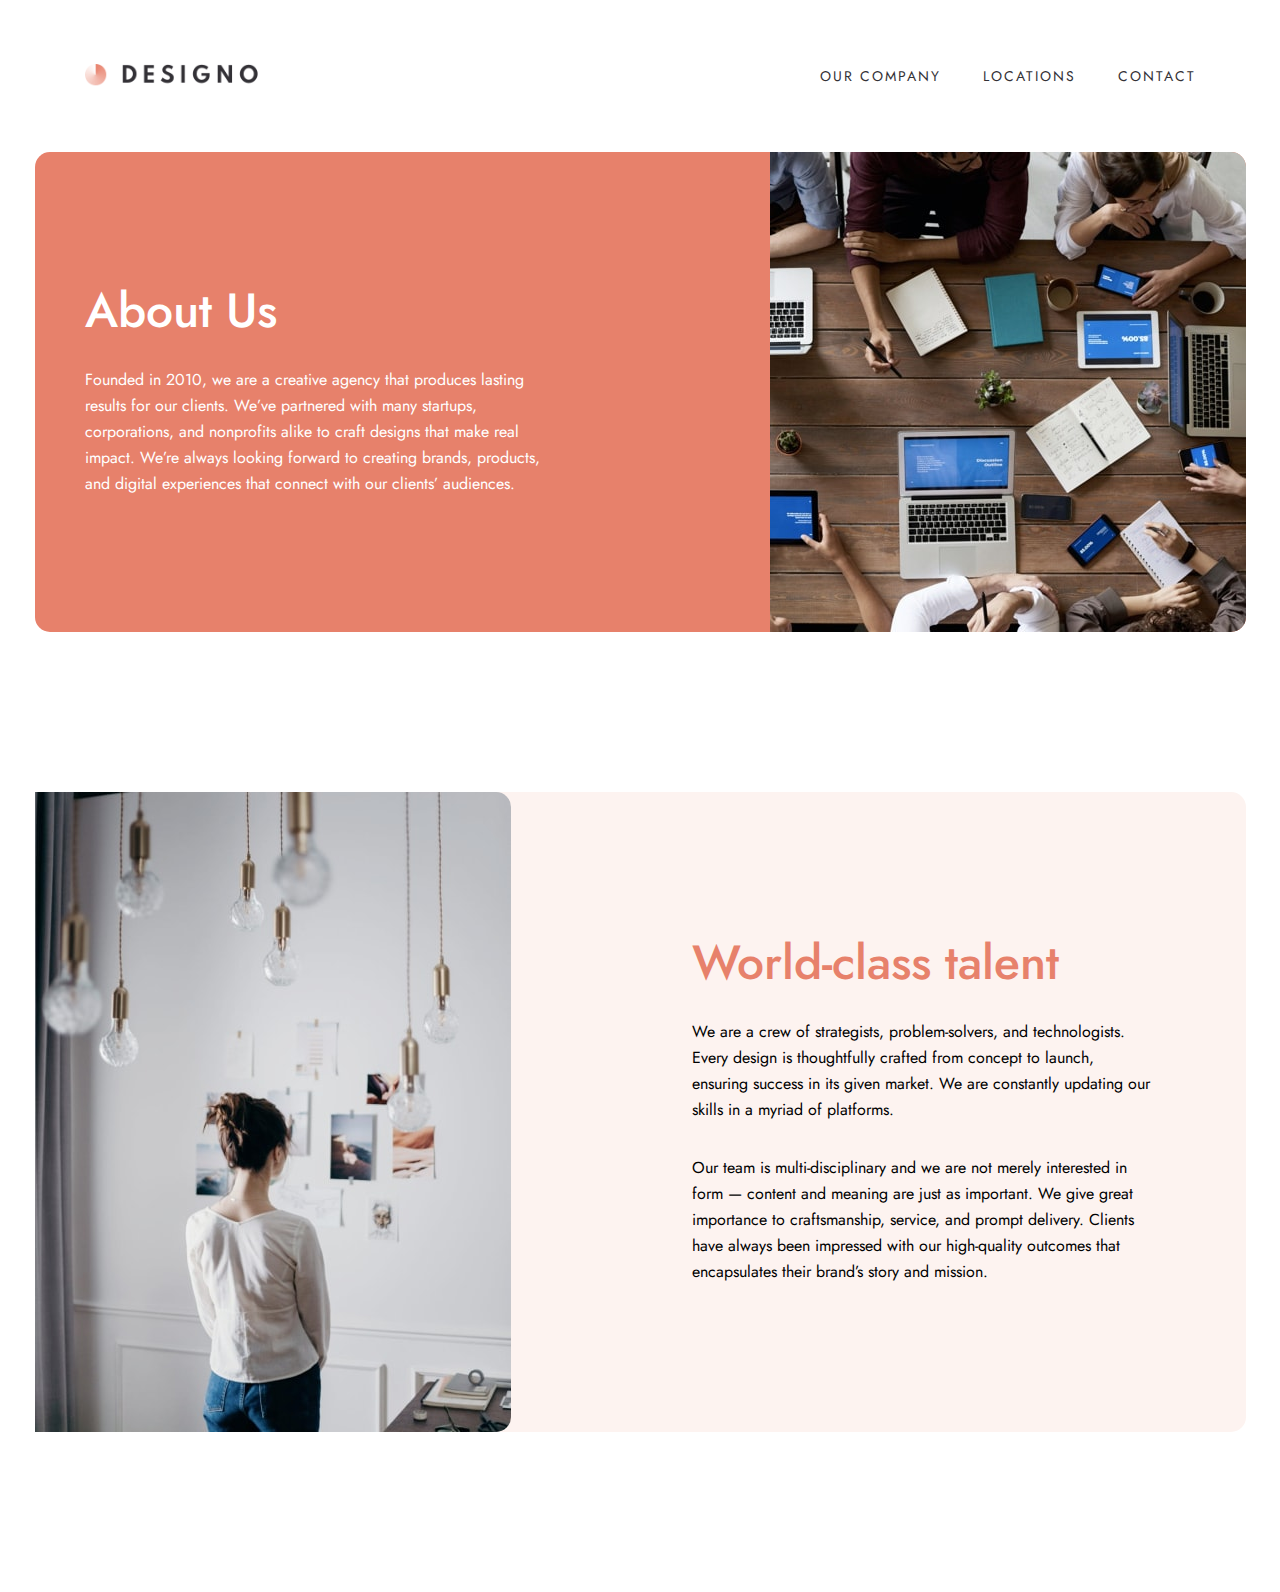
==== about.html @ 2941e5c6 "add footer and about page; include new SVG icon and update button styles" ====
<!DOCTYPE html>
<html lang="en">
  <head>
    <meta charset="UTF-8" />
    <meta name="viewport" content="width=device-width, initial-scale=1.0" />
    <link rel="stylesheet" href="./css/style.min.css" />
    <title>Designo | GRAPHIC Design</title>
    <link rel="icon" type="image/x-icon" href="./images/favicon-32x32.png" />
  </head>
  <body>
    <!-- Header start -->
    <header class="header container">
      <nav class="sitenav">
        <div class="sitenav__logo">
          <img
            class="sitenav__logo__img"
            src="./images/shared/desktop/logo-dark.png"
            alt="logo"
          />
        </div>

        <ul class="sitenav__list text-preset-4">
          <li class="sitenav__list__item"><a href="#">OUR COMPANY</a></li>
          <li class="sitenav__list__item"><a href="#">LOCATIONS</a></li>
          <li class="sitenav__list__item"><a href="#">CONTACT</a></li>
          <li class="sitenav__list__menu">
            <img src="./images/home/mobile/Group.svg" alt="" />
          </li>
        </ul>
      </nav>
    </header>
    <!-- Header end -->

    <main class="main">
      <section class="about__hero">
        <div class="about__hero__container container">
          <div class="about__hero__content">
            <h2 class="about__title">About Us</h2>

            <p class="about__subtitle">
              Founded in 2010, we are a creative agency that produces lasting
              results for our clients. We’ve partnered with many startups,
              corporations, and nonprofits alike to craft designs that make real
              impact. We’re always looking forward to creating brands, products,
              and digital experiences that connect with our clients’ audiences.
            </p>
          </div>

          <picture>
            <source
              srcset="./images/about/mobile/image-about-hero.jpg"
              media="(max-width:375px)"
            />
            <source
              srcset="./images/about/tablet/image-about-hero.jpg"
              media="(max-width:768px)"
            />
            <img src="./images/about/desktop/image-about-hero.jpg" alt="" />
          </picture>
        </div>
      </section>

      <section class="about__hero">
        <div
          class="about__talent__container container abour__talent about__hero__container"
        >
          <div class="about__talent__content about__hero__content" style="color: black;">
            <h2 class="about__title" style="color: rgba(231, 129, 107, 1);">World-class talent</h2>

            <p class="about__subtitle">
              We are a crew of strategists, problem-solvers, and technologists.
              Every design is thoughtfully crafted from concept to launch,
              ensuring success in its given market. We are constantly updating
              our skills in a myriad of platforms.
            </p>
            <p class="about__subtitle">
              Our team is multi-disciplinary and we are not merely interested in
              form — content and meaning are just as important. We give great
              importance to craftsmanship, service, and prompt delivery. Clients
              have always been impressed with our high-quality outcomes that
              encapsulates their brand’s story and mission.
            </p>
          </div>

          <picture>
            <source
              srcset="./images/about/mobile/image-world-class-talent.jpg"
              media="(max-width:375px)"
            />
            <source
              srcset="./images/about/tablet/image-world-class-talent.jpg"
              media="(max-width:768px)"
            />
            <img
              src="./images/about/desktop/image-world-class-talent.jpg"
              alt=""
            />
          </picture>
        </div>
      </section>
    </main>
  </body>
</html>
---- css/style.min.css ----
/*! normalize.css v8.0.1 | MIT License | github.com/necolas/normalize.css */html{line-height:1.15;-webkit-text-size-adjust:100%}body{margin:0}main{display:block}h1{font-size:2em;margin:.67em 0}hr{-webkit-box-sizing:content-box;box-sizing:content-box;height:0;overflow:visible}pre{font-family:monospace,monospace;font-size:1em}a{background-color:rgba(0,0,0,0)}abbr[title]{border-bottom:none;text-decoration:underline;-webkit-text-decoration:underline dotted;text-decoration:underline dotted}b,strong{font-weight:bolder}code,kbd,samp{font-family:monospace,monospace;font-size:1em}small{font-size:80%}sub,sup{font-size:75%;line-height:0;position:relative;vertical-align:baseline}sub{bottom:-0.25em}sup{top:-0.5em}img{border-style:none}button,input,optgroup,select,textarea{font-family:inherit;font-size:100%;line-height:1.15;margin:0}button,input{overflow:visible}button,select{text-transform:none}button,[type=button],[type=reset],[type=submit]{-webkit-appearance:button}button::-moz-focus-inner,[type=button]::-moz-focus-inner,[type=reset]::-moz-focus-inner,[type=submit]::-moz-focus-inner{border-style:none;padding:0}button:-moz-focusring,[type=button]:-moz-focusring,[type=reset]:-moz-focusring,[type=submit]:-moz-focusring{outline:1px dotted ButtonText}fieldset{padding:.35em .75em .625em}legend{-webkit-box-sizing:border-box;box-sizing:border-box;color:inherit;display:table;max-width:100%;padding:0;white-space:normal}progress{vertical-align:baseline}textarea{overflow:auto}[type=checkbox],[type=radio]{-webkit-box-sizing:border-box;box-sizing:border-box;padding:0}[type=number]::-webkit-inner-spin-button,[type=number]::-webkit-outer-spin-button{height:auto}[type=search]{-webkit-appearance:textfield;outline-offset:-2px}[type=search]::-webkit-search-decoration{-webkit-appearance:none}::-webkit-file-upload-button{-webkit-appearance:button;font:inherit}details{display:block}summary{display:list-item}template{display:none}[hidden]{display:none}.text-preset-1{font-family:"Jost";font-size:4.8rem;line-height:1;letter-spacing:-0.2rem}.text-preset-1-mobile{font-family:"Jost";font-size:3.2rem;line-height:1.12;letter-spacing:-0.2rem}.text-preset-2{font-family:"Jost";font-size:4rem;line-height:1;letter-spacing:-0.2rem}.text-preset-2-mobile{font-family:"Jost";font-size:3.4rem;line-height:1.3;letter-spacing:-0.2rem}.text-preset-3{font-family:"Jost";font-size:2rem;line-height:1.3;letter-spacing:.5rem}.text-preset-3-mobile{font-family:"Jost";font-size:3.4rem;line-height:1.3;letter-spacing:-0.1rem}.text-preset-4{font-family:"Jost";font-size:1.4rem;line-height:1;letter-spacing:.2rem}.text-preset-5{font-family:"Inter";font-size:2rem;line-height:1.4;letter-spacing:-0.05rem}.text-preset-5-semibold{font-family:"Inter";font-size:2rem;line-height:1.4;letter-spacing:-0.05rem}.text-preset-6{font-family:"Jost";font-size:1.8rem;line-height:1.3;letter-spacing:-0.1rem}.text-preset-6-mobile{font-family:"Jost";font-size:1.8rem;line-height:1.3;letter-spacing:-0.1rem}.text-preset-7{font-family:"Jost";font-size:1.4rem;line-height:1.2;letter-spacing:-0.1rem}*,*::after,*::before{margin:0;padding:0;-webkit-box-sizing:border-box;box-sizing:border-box}*:focus{outline:2px dotted red;outline-offset:4px}html{height:100%;font-size:62.5%;scroll-behavior:smooth}ul,ol{list-style:none}a{display:inline-block;text-decoration:none}img{-o-object-fit:cover;object-fit:cover;display:-webkit-box;display:-ms-flexbox;display:flex}body{display:-webkit-box;display:-ms-flexbox;display:flex;-webkit-box-orient:vertical;-webkit-box-direction:normal;-ms-flex-direction:column;flex-direction:column;height:100%;font-size:1.6rem;font-family:"Jost";font-weight:400;line-height:1.62;color:#333136}main{-webkit-box-flex:1;-ms-flex-positive:1;flex-grow:1}.container{width:100%;max-width:1211px;margin-left:auto;margin-right:auto;padding-left:50px;padding-right:50px}.uppercase{text-transform:uppercase}@font-face{font-display:swap;font-family:"Jost";font-style:normal;font-weight:400;src:url("../fonts/jost-v18-latin-regular.woff2") format("woff2")}@font-face{font-display:swap;font-family:"Jost";font-style:normal;font-weight:500;src:url("../fonts/jost-v18-latin-500.woff2") format("woff2")}@font-face{font-display:swap;font-family:"Jost";font-style:normal;font-weight:700;src:url("../fonts/jost-v18-latin-700.woff2") format("woff2")}@font-face{font-display:swap;font-family:"League Spartan";font-style:normal;font-weight:700;src:url("../fonts/league-spartan-v11-latin-700.woff2") format("woff2")}.btn{width:100%;max-width:15.2rem;height:5.6rem;background-color:#fff;color:#333136;padding:1.8rem 2.5rem;display:-webkit-box;display:-ms-flexbox;display:flex;-webkit-box-align:center;-ms-flex-align:center;align-items:center;-webkit-box-pack:center;-ms-flex-pack:center;justify-content:center;border-radius:8px;font-size:1.5rem;font-weight:500;line-height:1.44}.btn:active{background-color:#ffad9b;color:#fff}.header{padding-top:6.4rem;padding-bottom:6.4rem;width:100%;max-width:1211px;margin-left:auto;margin-right:auto;padding-left:50px;padding-right:50px;display:-webkit-box;display:-ms-flexbox;display:flex;-webkit-box-orient:vertical;-webkit-box-direction:normal;-ms-flex-direction:column;flex-direction:column;gap:3.4rem}.sitenav{display:-webkit-box;display:-ms-flexbox;display:flex;-webkit-box-pack:justify;-ms-flex-pack:justify;justify-content:space-between;-webkit-box-align:center;-ms-flex-align:center;align-items:center;padding-left:0;padding-right:0}.sitenav__logo__img{max-width:19.6rem;width:100%;height:2.4rem}.sitenav__list{display:-webkit-box;display:-ms-flexbox;display:flex;-webkit-box-align:center;-ms-flex-align:center;align-items:center;gap:4.2rem}.sitenav__list__item a{color:#333136}.sitenav__list__item a:hover{text-decoration:underline}.sitenav__list__menu{display:none}@media screen and (max-width: 375px){.header{padding-left:2.4rem;padding-right:2.4rem}.text-preset-1{font-family:"Jost";font-size:3.2rem;line-height:1.12;letter-spacing:-0.2rem}}@media screen and (max-width: 474px){.sitenav{padding-left:2.4rem;padding-right:2.4rem}}@media screen and (max-width: 680px){.sitenav__list__item{display:none}.sitenav__list__menu{display:block}}.img__card{padding-top:16rem}footer{background-color:#1d1c1e;color:#fff;z-index:-1}.footer__container{padding-top:14.4rem;padding-bottom:7.2rem}.footer__nav img{width:100%;max-width:20.2rem}.footer__nav{display:-webkit-box;display:-ms-flexbox;display:flex;-webkit-box-align:center;-ms-flex-align:center;align-items:center;-webkit-box-pack:justify;-ms-flex-pack:justify;justify-content:space-between;padding-bottom:4rem;border-bottom:solid 1px rgba(255,255,255,.1);margin-bottom:3.1rem}.footer__add{display:-webkit-box;display:-ms-flexbox;display:flex;-webkit-box-align:center;-ms-flex-align:center;align-items:center;-webkit-box-pack:justify;-ms-flex-pack:justify;justify-content:space-between}.footer__add__adress{width:50%;display:-webkit-box;display:-ms-flexbox;display:flex;-webkit-box-align:center;-ms-flex-align:center;align-items:center;-webkit-box-pack:justify;-ms-flex-pack:justify;justify-content:space-between;gap:5rem}.footer__nav__list{display:-webkit-box;display:-ms-flexbox;display:flex;-webkit-box-align:center;-ms-flex-align:center;align-items:center;gap:4.2rem;font-size:1.4rem;line-height:1;font-weight:400}.footer__nav__list__item:hover{text-decoration:underline}.footer__add__adress p{width:100%;max-width:19rem;font-weight:500;opacity:.5}.footer__icons{display:-webkit-box;display:-ms-flexbox;display:flex;-webkit-box-align:center;-ms-flex-align:center;align-items:center;gap:1rem}.footer__icons img:hover{opacity:.8}@media screen and (max-width: 610px){.footer__container{padding-top:25.3rem}.footer__nav{-webkit-box-orient:vertical;-webkit-box-direction:normal;-ms-flex-direction:column;flex-direction:column;border-bottom:none;gap:3.2rem}.footer__nav__list{border-top:solid 1px rgba(255,255,255,.1);width:100%;padding-top:3.2rem;-webkit-box-orient:vertical;-webkit-box-direction:normal;-ms-flex-direction:column;flex-direction:column}.footer__add{-webkit-box-orient:vertical;-webkit-box-direction:normal;-ms-flex-direction:column;flex-direction:column}.footer__add__adress{-webkit-box-orient:vertical;-webkit-box-direction:normal;-ms-flex-direction:column;flex-direction:column;margin-bottom:4rem;text-align:center}.footer__icons{gap:1.6rem}}@media screen and (max-width: 768px){.footer__add__adress{gap:5rem}}main{width:100%}.hero{padding-top:3px}.hero__container{display:-webkit-box;display:-ms-flexbox;display:flex;-webkit-box-pack:justify;-ms-flex-pack:justify;justify-content:space-between;gap:9.7rem;background-color:#e7816b;padding-right:9.7rem;-webkit-box-align:end;-ms-flex-align:end;align-items:end;background-image:url("../../images/home/desktop/bg-pattern-hero-home.svg");background-repeat:no-repeat;background-position:right;width:100%;border-radius:1.5rem}.hero__content{color:#fff;padding:14.5rem 0rem 14.8rem 9.5rem}.hero__title{width:100%;max-width:54rem;margin-bottom:1.1rem;font-weight:500}.hero__subtitle{width:100%;max-width:44rem;margin-bottom:4rem}.hero__img{width:100%;max-width:28.1rem;padding-top:13.9rem;display:-webkit-box;display:-ms-flexbox;display:flex}@media screen and (max-width: 1000px){.hero__container{-webkit-box-orient:vertical;-webkit-box-direction:normal;-ms-flex-direction:column;flex-direction:column;-webkit-box-pack:center;-ms-flex-pack:center;justify-content:center;-webkit-box-align:center;-ms-flex-align:center;align-items:center;padding-right:0;background-position:right -10rem top 10rem;overflow:hidden}.hero__content{padding:6rem 5.8rem 0 5.8rem;display:-webkit-box;display:-ms-flexbox;display:flex;-webkit-box-orient:vertical;-webkit-box-direction:normal;-ms-flex-direction:column;flex-direction:column;-webkit-box-align:center;-ms-flex-align:center;align-items:center;-webkit-box-pack:center;-ms-flex-pack:center;justify-content:center}.hero__title{text-align:center}.hero__subtitle{text-align:center}.hero__img{padding-top:5rem;margin-bottom:-5rem}}@media screen and (max-width: 768px){.container{padding-left:3.9rem;padding-right:3.9rem}.hero__container{-webkit-box-orient:vertical;-webkit-box-direction:normal;-ms-flex-direction:column;flex-direction:column;-webkit-box-pack:center;-ms-flex-pack:center;justify-content:center;-webkit-box-align:center;-ms-flex-align:center;align-items:center;padding-right:0;background-position:right -10rem top 10rem;overflow:hidden}.hero__content{padding:6rem 5.8rem 0 5.8rem;display:-webkit-box;display:-ms-flexbox;display:flex;-webkit-box-orient:vertical;-webkit-box-direction:normal;-ms-flex-direction:column;flex-direction:column;-webkit-box-align:center;-ms-flex-align:center;align-items:center;-webkit-box-pack:center;-ms-flex-pack:center;justify-content:center}.hero__title{text-align:center}.hero__subtitle{text-align:center}.hero__img{padding-top:5rem;margin-bottom:-5rem}}@media screen and (max-width: 475px){.container{padding-left:0;padding-right:0}.hero__content{padding:8rem 2.4rem 0 2.4rem}.hero__subtitle{margin-bottom:2.4rem}.hero__img{padding-top:0rem}}.img__card{height:64rem}.img__card__container{width:100%;max-width:1211px}.img__card__list{display:grid;grid-template-columns:repeat(2, 1fr);grid-template-areas:"one two" "one three";height:64rem;row-gap:2.4rem;-webkit-column-gap:3rem;-moz-column-gap:3rem;column-gap:3rem;width:100%;max-width:1211px}.img__card__list__item:first-child{grid-area:one}.img__card__list__item:nth-child(2){grid-area:two}.img__card__list__item:nth-child(3){grid-area:three}.img__card__list__item{width:100%;max-width:120rem}.img__card__list__item:hover>.img__card__list__item__content{background-color:rgba(231,129,107,.8)}.img__card__list__item img{width:100%;max-width:120rem}.img__card__list__item:first-child{height:auto}.img__card__list__item{position:relative;display:-webkit-box;display:-ms-flexbox;display:flex;-webkit-box-align:center;-ms-flex-align:center;align-items:center;-webkit-box-pack:center;-ms-flex-pack:center;justify-content:center;color:#fff;max-width:54.1rem;width:100%}.img__card__list__item img{border-radius:1.5rem}.img__card__list__item__content{position:absolute;display:-webkit-box;display:-ms-flexbox;display:flex;-webkit-box-align:center;-ms-flex-align:center;align-items:center;-webkit-box-pack:center;-ms-flex-pack:center;justify-content:center;-webkit-box-orient:vertical;-webkit-box-direction:normal;-ms-flex-direction:column;flex-direction:column;gap:2.4rem;width:100%;height:100%;border-radius:15px}.img__carrd__list__item__title{font-size:4rem;line-height:1.2;font-weight:500}.img__carrd__list__item__subtitle{font-weight:500;font-size:1.5rem;line-height:1.44;letter-spacing:5px}@media screen and (max-width: 1000px){.img__card__list{display:-webkit-box;display:-ms-flexbox;display:flex;-webkit-box-orient:vertical;-webkit-box-direction:normal;-ms-flex-direction:column;flex-direction:column}.img__card__list__item{width:100%;height:30rem;max-width:150rem}.img__card{padding-top:8rem}}@media screen and (max-width: 375px){.img__card{padding-top:12rem;padding-left:2.4rem;padding-right:2.4rem}.img__carrd__list__item__title{font-size:2.8rem}.img__carrd__list__item__subtitle{font-size:1.5rem}}.user{padding-top:28rem}.user__list{display:-webkit-box;display:-ms-flexbox;display:flex;-webkit-box-align:center;-ms-flex-align:center;align-items:center;gap:3rem}.user__list__item{display:-webkit-box;display:-ms-flexbox;display:flex;-webkit-box-orient:vertical;-webkit-box-direction:normal;-ms-flex-direction:column;flex-direction:column;-webkit-box-pack:center;-ms-flex-pack:center;justify-content:center;-webkit-box-align:center;-ms-flex-align:center;align-items:center}.user__list__item div{display:-webkit-box;display:-ms-flexbox;display:flex;-webkit-box-orient:vertical;-webkit-box-direction:normal;-ms-flex-direction:column;flex-direction:column;-webkit-box-align:center;-ms-flex-align:center;align-items:center;-webkit-box-pack:center;-ms-flex-pack:center;justify-content:center}.user__list__item img{margin-bottom:4.8rem;background-image:url("../images/home/desktop/bg-pattern-hero-home.svg");background-size:cover}.user__list__title{font-size:2rem;line-height:1.3;font-weight:500;letter-spacing:5px;margin-bottom:3.2rem}.user__list__item__subtitle{text-align:center}@media screen and (max-width: 1000px){.user{padding-top:80rem}}@media screen and (max-width: 768px){.user{padding-top:20rem}.user__list{-webkit-box-orient:vertical;-webkit-box-direction:normal;-ms-flex-direction:column;flex-direction:column;-webkit-box-align:start;-ms-flex-align:start;align-items:start;-webkit-box-pack:start;-ms-flex-pack:start;justify-content:start}.user__list__item{-webkit-box-orient:horizontal;-webkit-box-direction:normal;-ms-flex-direction:row;flex-direction:row;-webkit-box-align:center;-ms-flex-align:center;align-items:center;gap:4.8rem}.user__list__item__subtitle{text-align:left}.user__list__item img{margin-bottom:0}}@media screen and (max-width: 375px){.user{padding-top:35rem;padding-left:2.4rem;padding-right:2.4rem}.user__list__item{-webkit-box-orient:vertical;-webkit-box-direction:normal;-ms-flex-direction:column;flex-direction:column;margin-bottom:8rem}.user__list__item__subtitle{text-align:center}}.ctg{margin-bottom:-8rem;z-index:1}.ctg__container{margin-top:16rem;padding:7.2rem 9.5rem;background-color:#e7816b;display:-webkit-box;display:-ms-flexbox;display:flex;-webkit-box-align:center;-ms-flex-align:center;align-items:center;-webkit-box-pack:justify;-ms-flex-pack:justify;justify-content:space-between;border-radius:1.5rem;background-image:url("../../images/shared/desktop/bg-pattern-call-to-action.svg");background-size:70%;background-position:right;background-repeat:no-repeat}.ctg__content__title{width:100%;max-width:26.8rem;font-weight:500;color:#fff}.ctg__content__subtitle{color:#fff;width:100%;max-width:46rem;padding-top:2rem}@media screen and (max-width: 375px){.ctg__container{padding-left:2.4rem;padding-right:2.4rem;margin-top:8rem;border-radius:1.5rem}}@media screen and (max-width: 610px){.ctg{margin-bottom:-20rem;border-radius:1.5rem}}@media screen and (max-width: 768px){.ctg__container{-webkit-box-orient:vertical;-webkit-box-direction:normal;-ms-flex-direction:column;flex-direction:column;-webkit-box-align:center;-ms-flex-align:center;align-items:center;-webkit-box-pack:center;-ms-flex-pack:center;justify-content:center;gap:3.2rem;background-size:125%;border-radius:1.5rem}.ctg__content{width:100%;display:-webkit-box;display:-ms-flexbox;display:flex;-webkit-box-orient:vertical;-webkit-box-direction:normal;-ms-flex-direction:column;flex-direction:column;-webkit-box-align:center;-ms-flex-align:center;align-items:center;-webkit-box-pack:center;-ms-flex-pack:center;justify-content:center;text-align:center}}.web__container{display:-webkit-box;display:-ms-flexbox;display:flex;-webkit-box-align:center;-ms-flex-align:center;align-items:center;-webkit-box-pack:center;-ms-flex-pack:center;justify-content:center;-webkit-box-orient:vertical;-webkit-box-direction:normal;-ms-flex-direction:column;flex-direction:column;text-align:center;margin-top:0}.web__content__one{text-align:center;display:-webkit-box;display:-ms-flexbox;display:flex;-webkit-box-orient:vertical;-webkit-box-direction:normal;-ms-flex-direction:column;flex-direction:column;-webkit-box-align:center;-ms-flex-align:center;align-items:center;-webkit-box-pack:center;-ms-flex-pack:center;justify-content:center}.web__cards{padding-top:25rem}.web__cards__container{display:-webkit-box;display:-ms-flexbox;display:flex;-webkit-box-align:center;-ms-flex-align:center;align-items:center;-webkit-box-pack:center;-ms-flex-pack:center;justify-content:center;gap:3rem;-ms-flex-wrap:wrap;flex-wrap:wrap}.web__card{width:100%;max-width:35rem;border-radius:1.5rem;background-color:#fdf3f0}.web__content{padding:0 3.2rem 3.2rem 3.2rem;display:-webkit-box;display:-ms-flexbox;display:flex;-webkit-box-pack:center;-ms-flex-pack:center;justify-content:center;-webkit-box-align:center;-ms-flex-align:center;align-items:center;-webkit-box-orient:vertical;-webkit-box-direction:normal;-ms-flex-direction:column;flex-direction:column;gap:1.6rem;padding-top:3.2rem;border-radius:0 0 1.5rem 1.5rem;text-align:center}.web__content:hover{background-color:#e7816b;color:#fff}.web__card img{width:100%;max-width:35rem;border-radius:1.5rem 1.5rem 0 0}.web__card__title{font-size:2rem;line-height:1.3;letter-spacing:5px;color:#e7816b}.web__content:hover{background-color:#e7816b;color:#fff}.web__content:hover .web__card__title{color:#fff}@media screen and (max-width: 829px){.web__card{display:-webkit-box;display:-ms-flexbox;display:flex;-webkit-box-align:center;-ms-flex-align:center;align-items:center;-webkit-box-pack:center;-ms-flex-pack:center;justify-content:center;gap:3.2rem;padding:0;width:100%;max-width:829px}.web__card img{margin-bottom:0;border-radius:1.5rem 0 0 1.5rem}.web__content{padding:9.9rem 4.1rem 9.8rem 0}}@media screen and (max-width: 656px){main{padding-left:2.4rem;padding-right:2.4rem}.web__card{-webkit-box-orient:vertical;-webkit-box-direction:normal;-ms-flex-direction:column;flex-direction:column;padding-bottom:3.2rem}.web__card img{width:100%;max-width:65.6rem;border-radius:1.5rem 1.5rem 0 0}.web__content{padding:3.2rem 2.9rem}}.web__img__cards{padding-top:16rem;color:#fff}.web__img__cards__container{display:-webkit-box;display:-ms-flexbox;display:flex;-webkit-box-align:center;-ms-flex-align:center;align-items:center;-webkit-box-pack:justify;-ms-flex-pack:justify;justify-content:space-between;gap:3rem}.web__ing__card{position:relative;display:-webkit-box;display:-ms-flexbox;display:flex;-webkit-box-align:center;-ms-flex-align:center;align-items:center;-webkit-box-pack:center;-ms-flex-pack:center;justify-content:center;width:100%;max-width:54.1rem}.web__ing__card img{border-radius:1.5rem;width:100%;max-width:54.1rem}.web__img__card__content{position:absolute;background-color:rgba(0,0,0,.527);width:100%;height:100%;display:-webkit-box;display:-ms-flexbox;display:flex;-webkit-box-align:center;-ms-flex-align:center;align-items:center;-webkit-box-pack:center;-ms-flex-pack:center;justify-content:center;-webkit-box-orient:vertical;-webkit-box-direction:normal;-ms-flex-direction:column;flex-direction:column;gap:2.4rem;border-radius:1.5rem}.web__img__card__content__title{font-size:4rem;font-weight:500;line-height:1.2;letter-spacing:2px}.web__img__card__content__subtitle{font-size:1.5rem;font-weight:500;line-height:1.36;letter-spacing:5px}.wiev__cont::after{content:url("../../images/shared/desktop/Path 5.svg");margin-left:2.1rem}@media screen and (max-width: 1000px){.web__img__cards{padding-top:8rem}.web__img__cards__container{-webkit-box-orient:vertical;-webkit-box-direction:normal;-ms-flex-direction:column;flex-direction:column}.web__img__card__content__title{font-size:4rem;font-weight:500;line-height:1.2;letter-spacing:2px}}@media screen and (max-width: 576px){.web__img__card__content__title{font-size:2.8rem;font-weight:500;line-height:1.39;letter-spacing:1.39px}}.about__hero{color:#fff;margin-bottom:16rem}.about__hero__container{display:-webkit-box;display:-ms-flexbox;display:flex;-webkit-box-align:center;-ms-flex-align:center;align-items:center;background-color:#e7816b;padding-right:0;gap:4rem;-webkit-box-pack:justify;-ms-flex-pack:justify;justify-content:space-between;border-radius:1.5rem}.about__talent__container{display:-webkit-box;display:-ms-flexbox;display:flex;-webkit-box-align:center;-ms-flex-align:center;align-items:center;background-color:#fdf3f0;padding-left:0;padding-right:9.6rem;gap:4rem;-webkit-box-pack:justify;-ms-flex-pack:justify;justify-content:space-between;border-radius:1.5rem}.about__hero__container img{border-radius:0 1.5rem 1.5rem 0;width:100%;max-width:850px}.about__talent__container img{border-radius:1.5 0 0 1.5rem}.about__hero__content{width:100%;max-width:45.8rem;display:-webkit-box;display:-ms-flexbox;display:flex;gap:3.2rem;-webkit-box-orient:vertical;-webkit-box-direction:normal;-ms-flex-direction:column;flex-direction:column}.about__title{font-size:4.8rem;font-weight:500;line-height:1}.abour__talent{-webkit-box-orient:horizontal;-webkit-box-direction:reverse;-ms-flex-direction:row-reverse;flex-direction:row-reverse}@media screen and (max-width: 768px){.about__hero__container{-webkit-box-orient:vertical;-webkit-box-direction:reverse;-ms-flex-direction:column-reverse;flex-direction:column-reverse;padding-left:0}.about__hero__container img{width:100%;max-width:768px;border-radius:1.5rem 1.5rem 0 0}.about__hero__content{padding-left:.8rem;padding-right:.8rem;padding-bottom:6.4rem;width:100%;max-width:57.3rem;text-align:center;display:-webkit-box;display:-ms-flexbox;display:flex;-webkit-box-align:center;-ms-flex-align:center;align-items:center;-webkit-box-pack:center;-ms-flex-pack:center;justify-content:center}.about__subtitle{text-align:center;padding:0}}@media screen and (max-width(375px)){.about__hero{margin-top:3.4rem}.about__hero__container{width:100%;max-width:375px;border-radius:0}.about__hero__content{width:100%;max-width:32.7rem}}/*# sourceMappingURL=style.min.css.map */
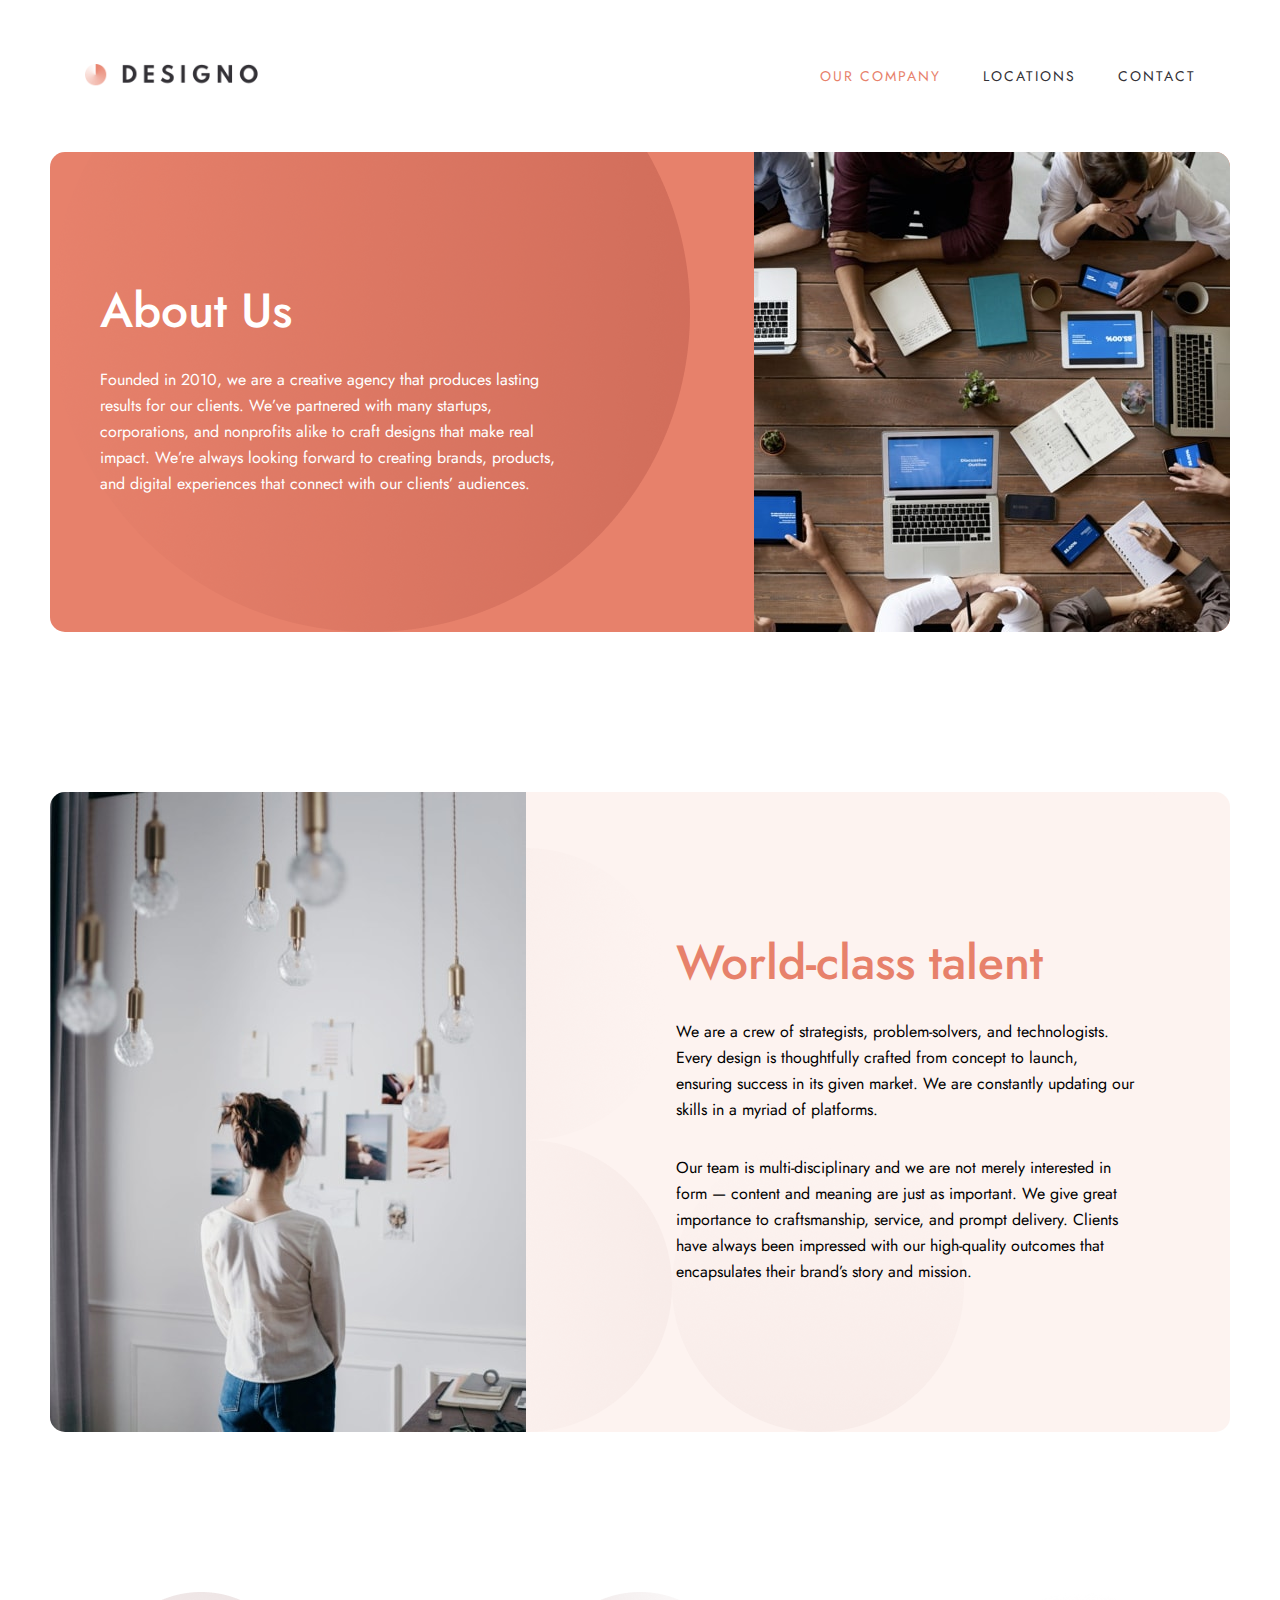
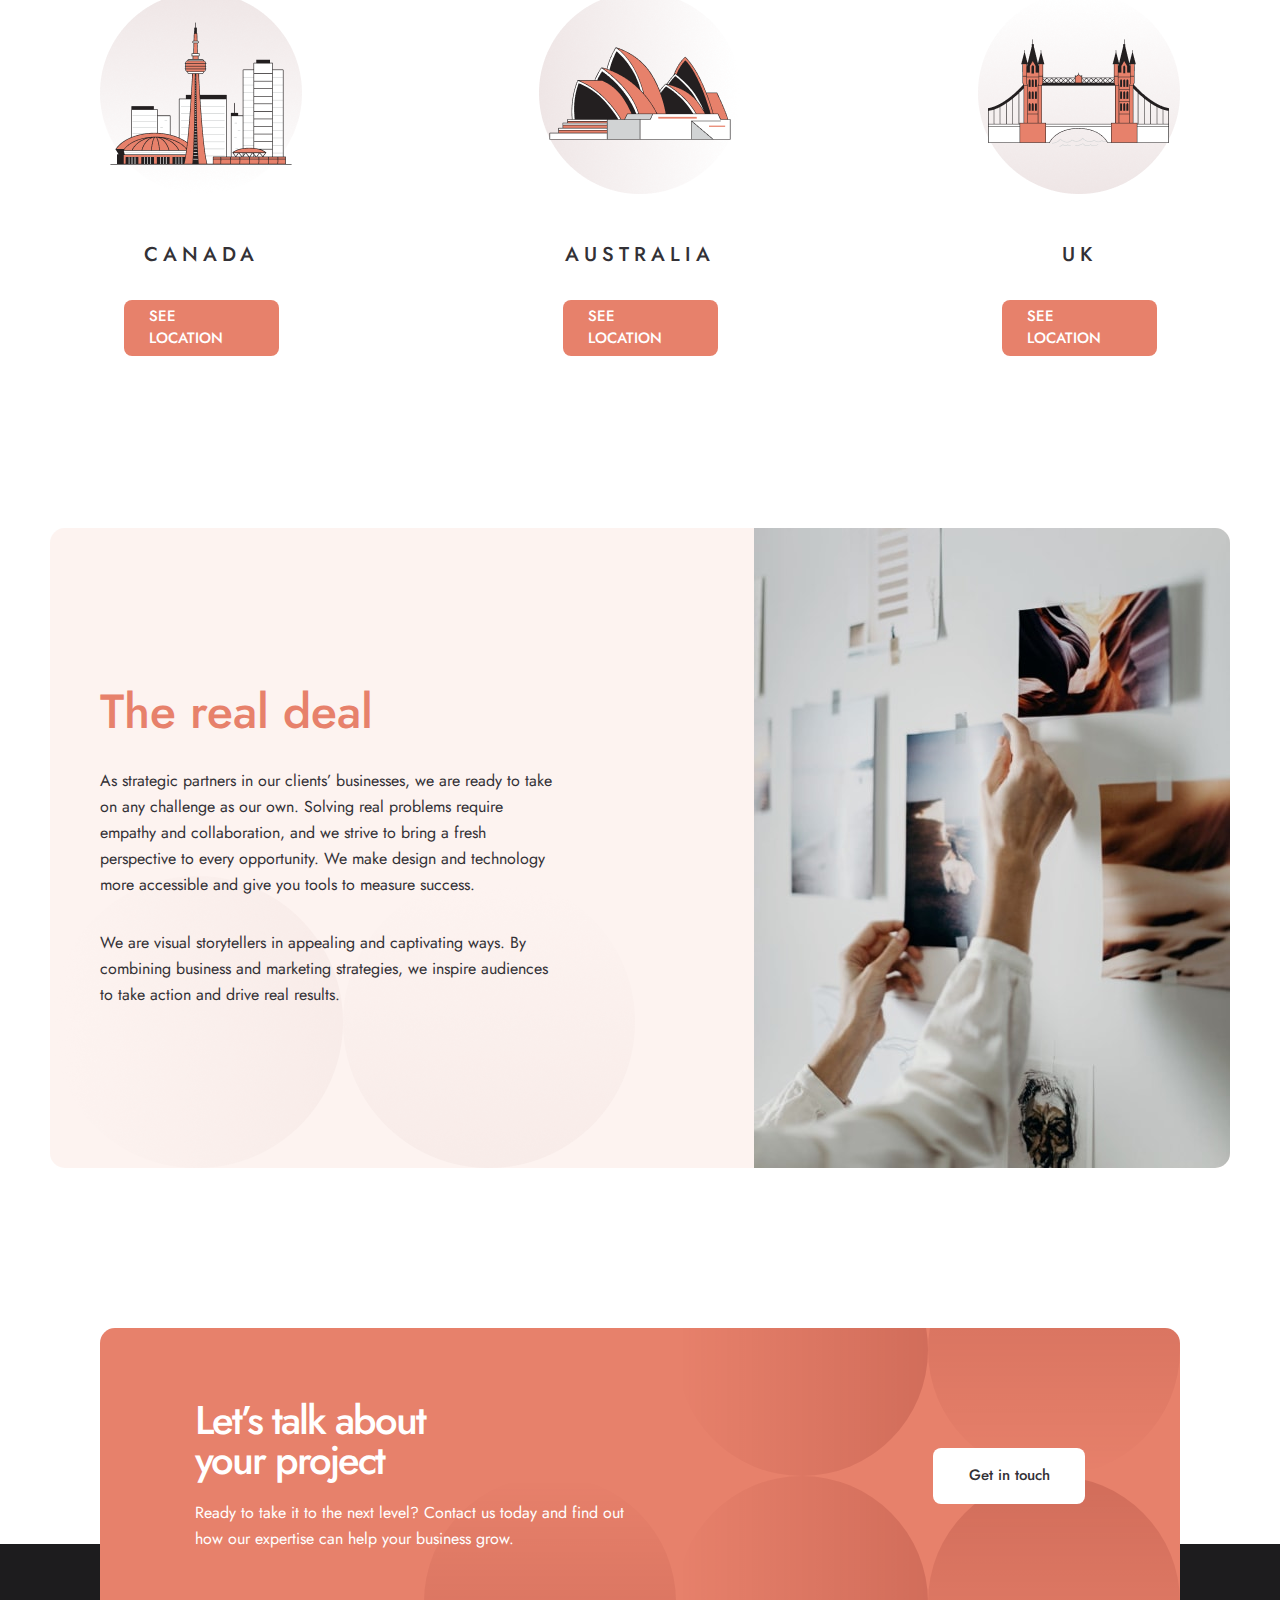
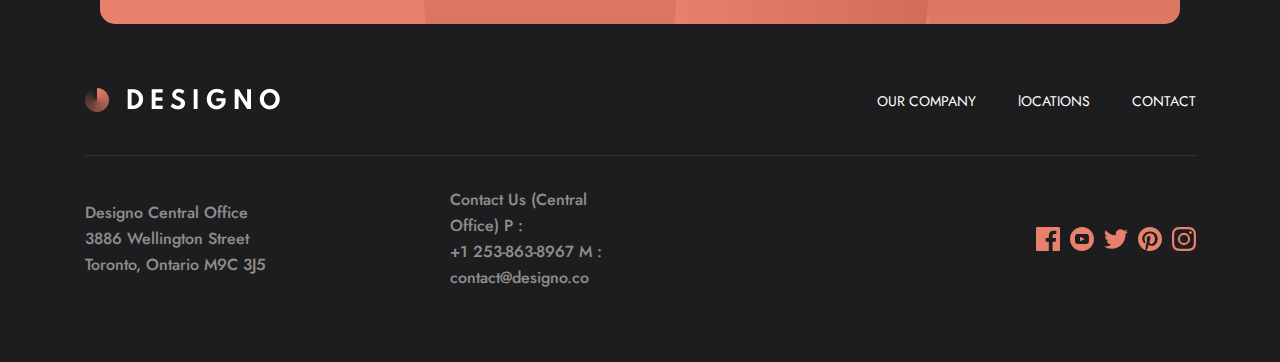
==== commit 8cc76e20: "update footer navigation links and add padding to main content" ====
--- a/about.html
+++ b/about.html
@@ -4,7 +4,7 @@
     <meta charset="UTF-8" />
     <meta name="viewport" content="width=device-width, initial-scale=1.0" />
     <link rel="stylesheet" href="./css/style.min.css" />
-    <title>Designo | GRAPHIC Design</title>
+    <title>Designo | About</title>
     <link rel="icon" type="image/x-icon" href="./images/favicon-32x32.png" />
   </head>
   <body>
@@ -20,9 +20,9 @@
         </div>
 
         <ul class="sitenav__list text-preset-4">
-          <li class="sitenav__list__item"><a href="#">OUR COMPANY</a></li>
-          <li class="sitenav__list__item"><a href="#">LOCATIONS</a></li>
-          <li class="sitenav__list__item"><a href="#">CONTACT</a></li>
+          <li class="sitenav__list__item"><a href="#" style="color: rgba(231, 129, 107, 1);">OUR COMPANY</a></li>
+          <li class="sitenav__list__item"><a href="./location.html">LOCATIONS</a></li>
+          <li class="sitenav__list__item"><a href="./contact.html">CONTACT</a></li>
           <li class="sitenav__list__menu">
             <img src="./images/home/mobile/Group.svg" alt="" />
           </li>
@@ -60,12 +60,17 @@
         </div>
       </section>
 
-      <section class="about__hero">
+      <section class="about__hero about__talent">
         <div
           class="about__talent__container container abour__talent about__hero__container"
         >
-          <div class="about__talent__content about__hero__content" style="color: black;">
-            <h2 class="about__title" style="color: rgba(231, 129, 107, 1);">World-class talent</h2>
+          <div
+            class="about__talent__content about__hero__content"
+            style="color: black"
+          >
+            <h2 class="about__title" style="color: rgba(231, 129, 107, 1)">
+              World-class talent
+            </h2>
 
             <p class="about__subtitle">
               We are a crew of strategists, problem-solvers, and technologists.
@@ -98,6 +103,117 @@
           </picture>
         </div>
       </section>
+
+      <section class="about__country">
+        <div class="about__country__container container">
+          <ul class="about__country__list">
+            <li class="about__country__list__item">
+              <img src="./images/about/desktop/Group 10.png" alt="" />
+              <h4 class="country__name uppercase">CANADA</h4>
+
+              <a href="./location.html" class="btn country__btn uppercase">SEE LOCATION</a>
+            </li>
+            <li class="about__country__list__item">
+              <img src="./images/about/desktop/Group 15.png" alt="" />
+              <h4 class="country__name uppercase">AUSTRALIA</h4>
+
+              <a href="./location.html" class="btn country__btn uppercase">SEE LOCATION</a>
+            </li>
+            <li class="about__country__list__item">
+              <img src="./images/about/desktop/Group 17.png" alt="" />
+              <h4 class="country__name uppercase">UK</h4>
+
+              <a href="./location.html" class="btn country__btn uppercase">SEE LOCATION</a>
+            </li>
+          </ul>
+        </div>
+      </section>
+
+      <section class="about__hero about__deal">
+        <div class="about__hero__container about__deal__container container">
+          <div class="about__hero__content">
+            <h2 class="about__title deal deal__title">The real deal</h2>
+
+            <p class="about__subtitle deal__subtitle">
+              As strategic partners in our clients’ businesses, we are ready to
+              take on any challenge as our own. Solving real problems require
+              empathy and collaboration, and we strive to bring a fresh
+              perspective to every opportunity. We make design and technology
+              more accessible and give you tools to measure success.
+            </p>
+            <p class="about__subtitle deal__subtitle">
+              We are visual storytellers in appealing and captivating ways. By
+              combining business and marketing strategies, we inspire audiences
+              to take action and drive real results.
+            </p>
+          </div>
+
+          <picture>
+            <source
+              srcset="./images/about/mobile/image-real-deal.jpg"
+              media="(max-width:375px)"
+            />
+            <source
+              srcset="./images/about/tablet/image-real-deal.jpg"
+              media="(max-width:768px)"
+            />
+            <img src="./images/about/desktop/image-real-deal.jpg" alt="" />
+          </picture>
+        </div>
+      </section>
+
+
+      <section class="ctg container">
+        <div class="ctg__container container">
+          <div class="ctg__content">
+            <h3 class="ctg__content__title text-preset-2">
+              Let’s talk about your project
+            </h3>
+            <p class="ctg__content__subtitle">
+              Ready to take it to the next level? Contact us today and find out
+              how our expertise can help your business grow.
+            </p>
+          </div>
+
+          <a href="#" class="btn ctg__btn">Get in touch</a>
+        </div>
+      </section>
     </main>
+
+     <!-- Footer start -->
+      <footer class="footer">
+        <div class="footer__container container">
+          <div class="footer__nav">
+            <img src="./images/shared/desktop/logo-light.png" alt="logo" />
+            <ul class="footer__nav__list">
+              <li class="footer__nav__list__item"><a style="color: white;" href="#">OUR COMPANY</a></li>
+              <li class="footer__nav__list__item"><a style="color: white;" href="./location.html">lOCATIONS</a></li>
+              <li class="footer__nav__list__item"><a style="color: white;" href="./contact.html">CONTACT</a></li>
+            </ul>
+          </div>
+  
+          <div class="footer__add">
+            <div class="footer__add__adress">
+              <p>
+                Designo Central Office 3886 Wellington Street Toronto, Ontario M9C
+                3J5
+              </p>
+              <p>
+                Contact Us (Central Office) P  :
+                <a href="tel:+1 253-863-8967" style="color: white;">+1 253-863-8967 </a>  M : contact@designo.co
+              </p>
+            </div>
+  
+            <div class="footer__icons">
+             <img src="./images/shared/desktop/icon-facebook.svg" alt="">
+             <img src="./images/shared/desktop/icon-youtube.svg" alt="">
+             <img src="./images/shared/desktop/icon-twitter.svg" alt="">
+             <img src="./images/shared/desktop/icon-pinterest.svg" alt="">
+             <img src="./images/shared/desktop/icon-instagram.svg" alt="">
+            </div>
+          </div>
+        </div>
+      </footer>
+      <!-- Footer end -->
   </body>
 </html>
--- a/css/style.min.css
+++ b/css/style.min.css
@@ -1 +1 @@
-/*! normalize.css v8.0.1 | MIT License | github.com/necolas/normalize.css */html{line-height:1.15;-webkit-text-size-adjust:100%}body{margin:0}main{display:block}h1{font-size:2em;margin:.67em 0}hr{-webkit-box-sizing:content-box;box-sizing:content-box;height:0;overflow:visible}pre{font-family:monospace,monospace;font-size:1em}a{background-color:rgba(0,0,0,0)}abbr[title]{border-bottom:none;text-decoration:underline;-webkit-text-decoration:underline dotted;text-decoration:underline dotted}b,strong{font-weight:bolder}code,kbd,samp{font-family:monospace,monospace;font-size:1em}small{font-size:80%}sub,sup{font-size:75%;line-height:0;position:relative;vertical-align:baseline}sub{bottom:-0.25em}sup{top:-0.5em}img{border-style:none}button,input,optgroup,select,textarea{font-family:inherit;font-size:100%;line-height:1.15;margin:0}button,input{overflow:visible}button,select{text-transform:none}button,[type=button],[type=reset],[type=submit]{-webkit-appearance:button}button::-moz-focus-inner,[type=button]::-moz-focus-inner,[type=reset]::-moz-focus-inner,[type=submit]::-moz-focus-inner{border-style:none;padding:0}button:-moz-focusring,[type=button]:-moz-focusring,[type=reset]:-moz-focusring,[type=submit]:-moz-focusring{outline:1px dotted ButtonText}fieldset{padding:.35em .75em .625em}legend{-webkit-box-sizing:border-box;box-sizing:border-box;color:inherit;display:table;max-width:100%;padding:0;white-space:normal}progress{vertical-align:baseline}textarea{overflow:auto}[type=checkbox],[type=radio]{-webkit-box-sizing:border-box;box-sizing:border-box;padding:0}[type=number]::-webkit-inner-spin-button,[type=number]::-webkit-outer-spin-button{height:auto}[type=search]{-webkit-appearance:textfield;outline-offset:-2px}[type=search]::-webkit-search-decoration{-webkit-appearance:none}::-webkit-file-upload-button{-webkit-appearance:button;font:inherit}details{display:block}summary{display:list-item}template{display:none}[hidden]{display:none}.text-preset-1{font-family:"Jost";font-size:4.8rem;line-height:1;letter-spacing:-0.2rem}.text-preset-1-mobile{font-family:"Jost";font-size:3.2rem;line-height:1.12;letter-spacing:-0.2rem}.text-preset-2{font-family:"Jost";font-size:4rem;line-height:1;letter-spacing:-0.2rem}.text-preset-2-mobile{font-family:"Jost";font-size:3.4rem;line-height:1.3;letter-spacing:-0.2rem}.text-preset-3{font-family:"Jost";font-size:2rem;line-height:1.3;letter-spacing:.5rem}.text-preset-3-mobile{font-family:"Jost";font-size:3.4rem;line-height:1.3;letter-spacing:-0.1rem}.text-preset-4{font-family:"Jost";font-size:1.4rem;line-height:1;letter-spacing:.2rem}.text-preset-5{font-family:"Inter";font-size:2rem;line-height:1.4;letter-spacing:-0.05rem}.text-preset-5-semibold{font-family:"Inter";font-size:2rem;line-height:1.4;letter-spacing:-0.05rem}.text-preset-6{font-family:"Jost";font-size:1.8rem;line-height:1.3;letter-spacing:-0.1rem}.text-preset-6-mobile{font-family:"Jost";font-size:1.8rem;line-height:1.3;letter-spacing:-0.1rem}.text-preset-7{font-family:"Jost";font-size:1.4rem;line-height:1.2;letter-spacing:-0.1rem}*,*::after,*::before{margin:0;padding:0;-webkit-box-sizing:border-box;box-sizing:border-box}*:focus{outline:2px dotted red;outline-offset:4px}html{height:100%;font-size:62.5%;scroll-behavior:smooth}ul,ol{list-style:none}a{display:inline-block;text-decoration:none}img{-o-object-fit:cover;object-fit:cover;display:-webkit-box;display:-ms-flexbox;display:flex}body{display:-webkit-box;display:-ms-flexbox;display:flex;-webkit-box-orient:vertical;-webkit-box-direction:normal;-ms-flex-direction:column;flex-direction:column;height:100%;font-size:1.6rem;font-family:"Jost";font-weight:400;line-height:1.62;color:#333136}main{-webkit-box-flex:1;-ms-flex-positive:1;flex-grow:1}.container{width:100%;max-width:1211px;margin-left:auto;margin-right:auto;padding-left:50px;padding-right:50px}.uppercase{text-transform:uppercase}@font-face{font-display:swap;font-family:"Jost";font-style:normal;font-weight:400;src:url("../fonts/jost-v18-latin-regular.woff2") format("woff2")}@font-face{font-display:swap;font-family:"Jost";font-style:normal;font-weight:500;src:url("../fonts/jost-v18-latin-500.woff2") format("woff2")}@font-face{font-display:swap;font-family:"Jost";font-style:normal;font-weight:700;src:url("../fonts/jost-v18-latin-700.woff2") format("woff2")}@font-face{font-display:swap;font-family:"League Spartan";font-style:normal;font-weight:700;src:url("../fonts/league-spartan-v11-latin-700.woff2") format("woff2")}.btn{width:100%;max-width:15.2rem;height:5.6rem;background-color:#fff;color:#333136;padding:1.8rem 2.5rem;display:-webkit-box;display:-ms-flexbox;display:flex;-webkit-box-align:center;-ms-flex-align:center;align-items:center;-webkit-box-pack:center;-ms-flex-pack:center;justify-content:center;border-radius:8px;font-size:1.5rem;font-weight:500;line-height:1.44}.btn:active{background-color:#ffad9b;color:#fff}.header{padding-top:6.4rem;padding-bottom:6.4rem;width:100%;max-width:1211px;margin-left:auto;margin-right:auto;padding-left:50px;padding-right:50px;display:-webkit-box;display:-ms-flexbox;display:flex;-webkit-box-orient:vertical;-webkit-box-direction:normal;-ms-flex-direction:column;flex-direction:column;gap:3.4rem}.sitenav{display:-webkit-box;display:-ms-flexbox;display:flex;-webkit-box-pack:justify;-ms-flex-pack:justify;justify-content:space-between;-webkit-box-align:center;-ms-flex-align:center;align-items:center;padding-left:0;padding-right:0}.sitenav__logo__img{max-width:19.6rem;width:100%;height:2.4rem}.sitenav__list{display:-webkit-box;display:-ms-flexbox;display:flex;-webkit-box-align:center;-ms-flex-align:center;align-items:center;gap:4.2rem}.sitenav__list__item a{color:#333136}.sitenav__list__item a:hover{text-decoration:underline}.sitenav__list__menu{display:none}@media screen and (max-width: 375px){.header{padding-left:2.4rem;padding-right:2.4rem}.text-preset-1{font-family:"Jost";font-size:3.2rem;line-height:1.12;letter-spacing:-0.2rem}}@media screen and (max-width: 474px){.sitenav{padding-left:2.4rem;padding-right:2.4rem}}@media screen and (max-width: 680px){.sitenav__list__item{display:none}.sitenav__list__menu{display:block}}.img__card{padding-top:16rem}footer{background-color:#1d1c1e;color:#fff;z-index:-1}.footer__container{padding-top:14.4rem;padding-bottom:7.2rem}.footer__nav img{width:100%;max-width:20.2rem}.footer__nav{display:-webkit-box;display:-ms-flexbox;display:flex;-webkit-box-align:center;-ms-flex-align:center;align-items:center;-webkit-box-pack:justify;-ms-flex-pack:justify;justify-content:space-between;padding-bottom:4rem;border-bottom:solid 1px rgba(255,255,255,.1);margin-bottom:3.1rem}.footer__add{display:-webkit-box;display:-ms-flexbox;display:flex;-webkit-box-align:center;-ms-flex-align:center;align-items:center;-webkit-box-pack:justify;-ms-flex-pack:justify;justify-content:space-between}.footer__add__adress{width:50%;display:-webkit-box;display:-ms-flexbox;display:flex;-webkit-box-align:center;-ms-flex-align:center;align-items:center;-webkit-box-pack:justify;-ms-flex-pack:justify;justify-content:space-between;gap:5rem}.footer__nav__list{display:-webkit-box;display:-ms-flexbox;display:flex;-webkit-box-align:center;-ms-flex-align:center;align-items:center;gap:4.2rem;font-size:1.4rem;line-height:1;font-weight:400}.footer__nav__list__item:hover{text-decoration:underline}.footer__add__adress p{width:100%;max-width:19rem;font-weight:500;opacity:.5}.footer__icons{display:-webkit-box;display:-ms-flexbox;display:flex;-webkit-box-align:center;-ms-flex-align:center;align-items:center;gap:1rem}.footer__icons img:hover{opacity:.8}@media screen and (max-width: 610px){.footer__container{padding-top:25.3rem}.footer__nav{-webkit-box-orient:vertical;-webkit-box-direction:normal;-ms-flex-direction:column;flex-direction:column;border-bottom:none;gap:3.2rem}.footer__nav__list{border-top:solid 1px rgba(255,255,255,.1);width:100%;padding-top:3.2rem;-webkit-box-orient:vertical;-webkit-box-direction:normal;-ms-flex-direction:column;flex-direction:column}.footer__add{-webkit-box-orient:vertical;-webkit-box-direction:normal;-ms-flex-direction:column;flex-direction:column}.footer__add__adress{-webkit-box-orient:vertical;-webkit-box-direction:normal;-ms-flex-direction:column;flex-direction:column;margin-bottom:4rem;text-align:center}.footer__icons{gap:1.6rem}}@media screen and (max-width: 768px){.footer__add__adress{gap:5rem}}main{width:100%}.hero{padding-top:3px}.hero__container{display:-webkit-box;display:-ms-flexbox;display:flex;-webkit-box-pack:justify;-ms-flex-pack:justify;justify-content:space-between;gap:9.7rem;background-color:#e7816b;padding-right:9.7rem;-webkit-box-align:end;-ms-flex-align:end;align-items:end;background-image:url("../../images/home/desktop/bg-pattern-hero-home.svg");background-repeat:no-repeat;background-position:right;width:100%;border-radius:1.5rem}.hero__content{color:#fff;padding:14.5rem 0rem 14.8rem 9.5rem}.hero__title{width:100%;max-width:54rem;margin-bottom:1.1rem;font-weight:500}.hero__subtitle{width:100%;max-width:44rem;margin-bottom:4rem}.hero__img{width:100%;max-width:28.1rem;padding-top:13.9rem;display:-webkit-box;display:-ms-flexbox;display:flex}@media screen and (max-width: 1000px){.hero__container{-webkit-box-orient:vertical;-webkit-box-direction:normal;-ms-flex-direction:column;flex-direction:column;-webkit-box-pack:center;-ms-flex-pack:center;justify-content:center;-webkit-box-align:center;-ms-flex-align:center;align-items:center;padding-right:0;background-position:right -10rem top 10rem;overflow:hidden}.hero__content{padding:6rem 5.8rem 0 5.8rem;display:-webkit-box;display:-ms-flexbox;display:flex;-webkit-box-orient:vertical;-webkit-box-direction:normal;-ms-flex-direction:column;flex-direction:column;-webkit-box-align:center;-ms-flex-align:center;align-items:center;-webkit-box-pack:center;-ms-flex-pack:center;justify-content:center}.hero__title{text-align:center}.hero__subtitle{text-align:center}.hero__img{padding-top:5rem;margin-bottom:-5rem}}@media screen and (max-width: 768px){.container{padding-left:3.9rem;padding-right:3.9rem}.hero__container{-webkit-box-orient:vertical;-webkit-box-direction:normal;-ms-flex-direction:column;flex-direction:column;-webkit-box-pack:center;-ms-flex-pack:center;justify-content:center;-webkit-box-align:center;-ms-flex-align:center;align-items:center;padding-right:0;background-position:right -10rem top 10rem;overflow:hidden}.hero__content{padding:6rem 5.8rem 0 5.8rem;display:-webkit-box;display:-ms-flexbox;display:flex;-webkit-box-orient:vertical;-webkit-box-direction:normal;-ms-flex-direction:column;flex-direction:column;-webkit-box-align:center;-ms-flex-align:center;align-items:center;-webkit-box-pack:center;-ms-flex-pack:center;justify-content:center}.hero__title{text-align:center}.hero__subtitle{text-align:center}.hero__img{padding-top:5rem;margin-bottom:-5rem}}@media screen and (max-width: 475px){.container{padding-left:0;padding-right:0}.hero__content{padding:8rem 2.4rem 0 2.4rem}.hero__subtitle{margin-bottom:2.4rem}.hero__img{padding-top:0rem}}.img__card{height:64rem}.img__card__container{width:100%;max-width:1211px}.img__card__list{display:grid;grid-template-columns:repeat(2, 1fr);grid-template-areas:"one two" "one three";height:64rem;row-gap:2.4rem;-webkit-column-gap:3rem;-moz-column-gap:3rem;column-gap:3rem;width:100%;max-width:1211px}.img__card__list__item:first-child{grid-area:one}.img__card__list__item:nth-child(2){grid-area:two}.img__card__list__item:nth-child(3){grid-area:three}.img__card__list__item{width:100%;max-width:120rem}.img__card__list__item:hover>.img__card__list__item__content{background-color:rgba(231,129,107,.8)}.img__card__list__item img{width:100%;max-width:120rem}.img__card__list__item:first-child{height:auto}.img__card__list__item{position:relative;display:-webkit-box;display:-ms-flexbox;display:flex;-webkit-box-align:center;-ms-flex-align:center;align-items:center;-webkit-box-pack:center;-ms-flex-pack:center;justify-content:center;color:#fff;max-width:54.1rem;width:100%}.img__card__list__item img{border-radius:1.5rem}.img__card__list__item__content{position:absolute;display:-webkit-box;display:-ms-flexbox;display:flex;-webkit-box-align:center;-ms-flex-align:center;align-items:center;-webkit-box-pack:center;-ms-flex-pack:center;justify-content:center;-webkit-box-orient:vertical;-webkit-box-direction:normal;-ms-flex-direction:column;flex-direction:column;gap:2.4rem;width:100%;height:100%;border-radius:15px}.img__carrd__list__item__title{font-size:4rem;line-height:1.2;font-weight:500}.img__carrd__list__item__subtitle{font-weight:500;font-size:1.5rem;line-height:1.44;letter-spacing:5px}@media screen and (max-width: 1000px){.img__card__list{display:-webkit-box;display:-ms-flexbox;display:flex;-webkit-box-orient:vertical;-webkit-box-direction:normal;-ms-flex-direction:column;flex-direction:column}.img__card__list__item{width:100%;height:30rem;max-width:150rem}.img__card{padding-top:8rem}}@media screen and (max-width: 375px){.img__card{padding-top:12rem;padding-left:2.4rem;padding-right:2.4rem}.img__carrd__list__item__title{font-size:2.8rem}.img__carrd__list__item__subtitle{font-size:1.5rem}}.user{padding-top:28rem}.user__list{display:-webkit-box;display:-ms-flexbox;display:flex;-webkit-box-align:center;-ms-flex-align:center;align-items:center;gap:3rem}.user__list__item{display:-webkit-box;display:-ms-flexbox;display:flex;-webkit-box-orient:vertical;-webkit-box-direction:normal;-ms-flex-direction:column;flex-direction:column;-webkit-box-pack:center;-ms-flex-pack:center;justify-content:center;-webkit-box-align:center;-ms-flex-align:center;align-items:center}.user__list__item div{display:-webkit-box;display:-ms-flexbox;display:flex;-webkit-box-orient:vertical;-webkit-box-direction:normal;-ms-flex-direction:column;flex-direction:column;-webkit-box-align:center;-ms-flex-align:center;align-items:center;-webkit-box-pack:center;-ms-flex-pack:center;justify-content:center}.user__list__item img{margin-bottom:4.8rem;background-image:url("../images/home/desktop/bg-pattern-hero-home.svg");background-size:cover}.user__list__title{font-size:2rem;line-height:1.3;font-weight:500;letter-spacing:5px;margin-bottom:3.2rem}.user__list__item__subtitle{text-align:center}@media screen and (max-width: 1000px){.user{padding-top:80rem}}@media screen and (max-width: 768px){.user{padding-top:20rem}.user__list{-webkit-box-orient:vertical;-webkit-box-direction:normal;-ms-flex-direction:column;flex-direction:column;-webkit-box-align:start;-ms-flex-align:start;align-items:start;-webkit-box-pack:start;-ms-flex-pack:start;justify-content:start}.user__list__item{-webkit-box-orient:horizontal;-webkit-box-direction:normal;-ms-flex-direction:row;flex-direction:row;-webkit-box-align:center;-ms-flex-align:center;align-items:center;gap:4.8rem}.user__list__item__subtitle{text-align:left}.user__list__item img{margin-bottom:0}}@media screen and (max-width: 375px){.user{padding-top:35rem;padding-left:2.4rem;padding-right:2.4rem}.user__list__item{-webkit-box-orient:vertical;-webkit-box-direction:normal;-ms-flex-direction:column;flex-direction:column;margin-bottom:8rem}.user__list__item__subtitle{text-align:center}}.ctg{margin-bottom:-8rem;z-index:1}.ctg__container{margin-top:16rem;padding:7.2rem 9.5rem;background-color:#e7816b;display:-webkit-box;display:-ms-flexbox;display:flex;-webkit-box-align:center;-ms-flex-align:center;align-items:center;-webkit-box-pack:justify;-ms-flex-pack:justify;justify-content:space-between;border-radius:1.5rem;background-image:url("../../images/shared/desktop/bg-pattern-call-to-action.svg");background-size:70%;background-position:right;background-repeat:no-repeat}.ctg__content__title{width:100%;max-width:26.8rem;font-weight:500;color:#fff}.ctg__content__subtitle{color:#fff;width:100%;max-width:46rem;padding-top:2rem}@media screen and (max-width: 375px){.ctg__container{padding-left:2.4rem;padding-right:2.4rem;margin-top:8rem;border-radius:1.5rem}}@media screen and (max-width: 610px){.ctg{margin-bottom:-20rem;border-radius:1.5rem}}@media screen and (max-width: 768px){.ctg__container{-webkit-box-orient:vertical;-webkit-box-direction:normal;-ms-flex-direction:column;flex-direction:column;-webkit-box-align:center;-ms-flex-align:center;align-items:center;-webkit-box-pack:center;-ms-flex-pack:center;justify-content:center;gap:3.2rem;background-size:125%;border-radius:1.5rem}.ctg__content{width:100%;display:-webkit-box;display:-ms-flexbox;display:flex;-webkit-box-orient:vertical;-webkit-box-direction:normal;-ms-flex-direction:column;flex-direction:column;-webkit-box-align:center;-ms-flex-align:center;align-items:center;-webkit-box-pack:center;-ms-flex-pack:center;justify-content:center;text-align:center}}.web__container{display:-webkit-box;display:-ms-flexbox;display:flex;-webkit-box-align:center;-ms-flex-align:center;align-items:center;-webkit-box-pack:center;-ms-flex-pack:center;justify-content:center;-webkit-box-orient:vertical;-webkit-box-direction:normal;-ms-flex-direction:column;flex-direction:column;text-align:center;margin-top:0}.web__content__one{text-align:center;display:-webkit-box;display:-ms-flexbox;display:flex;-webkit-box-orient:vertical;-webkit-box-direction:normal;-ms-flex-direction:column;flex-direction:column;-webkit-box-align:center;-ms-flex-align:center;align-items:center;-webkit-box-pack:center;-ms-flex-pack:center;justify-content:center}.web__cards{padding-top:25rem}.web__cards__container{display:-webkit-box;display:-ms-flexbox;display:flex;-webkit-box-align:center;-ms-flex-align:center;align-items:center;-webkit-box-pack:center;-ms-flex-pack:center;justify-content:center;gap:3rem;-ms-flex-wrap:wrap;flex-wrap:wrap}.web__card{width:100%;max-width:35rem;border-radius:1.5rem;background-color:#fdf3f0}.web__content{padding:0 3.2rem 3.2rem 3.2rem;display:-webkit-box;display:-ms-flexbox;display:flex;-webkit-box-pack:center;-ms-flex-pack:center;justify-content:center;-webkit-box-align:center;-ms-flex-align:center;align-items:center;-webkit-box-orient:vertical;-webkit-box-direction:normal;-ms-flex-direction:column;flex-direction:column;gap:1.6rem;padding-top:3.2rem;border-radius:0 0 1.5rem 1.5rem;text-align:center}.web__content:hover{background-color:#e7816b;color:#fff}.web__card img{width:100%;max-width:35rem;border-radius:1.5rem 1.5rem 0 0}.web__card__title{font-size:2rem;line-height:1.3;letter-spacing:5px;color:#e7816b}.web__content:hover{background-color:#e7816b;color:#fff}.web__content:hover .web__card__title{color:#fff}@media screen and (max-width: 829px){.web__card{display:-webkit-box;display:-ms-flexbox;display:flex;-webkit-box-align:center;-ms-flex-align:center;align-items:center;-webkit-box-pack:center;-ms-flex-pack:center;justify-content:center;gap:3.2rem;padding:0;width:100%;max-width:829px}.web__card img{margin-bottom:0;border-radius:1.5rem 0 0 1.5rem}.web__content{padding:9.9rem 4.1rem 9.8rem 0}}@media screen and (max-width: 656px){main{padding-left:2.4rem;padding-right:2.4rem}.web__card{-webkit-box-orient:vertical;-webkit-box-direction:normal;-ms-flex-direction:column;flex-direction:column;padding-bottom:3.2rem}.web__card img{width:100%;max-width:65.6rem;border-radius:1.5rem 1.5rem 0 0}.web__content{padding:3.2rem 2.9rem}}.web__img__cards{padding-top:16rem;color:#fff}.web__img__cards__container{display:-webkit-box;display:-ms-flexbox;display:flex;-webkit-box-align:center;-ms-flex-align:center;align-items:center;-webkit-box-pack:justify;-ms-flex-pack:justify;justify-content:space-between;gap:3rem}.web__ing__card{position:relative;display:-webkit-box;display:-ms-flexbox;display:flex;-webkit-box-align:center;-ms-flex-align:center;align-items:center;-webkit-box-pack:center;-ms-flex-pack:center;justify-content:center;width:100%;max-width:54.1rem}.web__ing__card img{border-radius:1.5rem;width:100%;max-width:54.1rem}.web__img__card__content{position:absolute;background-color:rgba(0,0,0,.527);width:100%;height:100%;display:-webkit-box;display:-ms-flexbox;display:flex;-webkit-box-align:center;-ms-flex-align:center;align-items:center;-webkit-box-pack:center;-ms-flex-pack:center;justify-content:center;-webkit-box-orient:vertical;-webkit-box-direction:normal;-ms-flex-direction:column;flex-direction:column;gap:2.4rem;border-radius:1.5rem}.web__img__card__content__title{font-size:4rem;font-weight:500;line-height:1.2;letter-spacing:2px}.web__img__card__content__subtitle{font-size:1.5rem;font-weight:500;line-height:1.36;letter-spacing:5px}.wiev__cont::after{content:url("../../images/shared/desktop/Path 5.svg");margin-left:2.1rem}@media screen and (max-width: 1000px){.web__img__cards{padding-top:8rem}.web__img__cards__container{-webkit-box-orient:vertical;-webkit-box-direction:normal;-ms-flex-direction:column;flex-direction:column}.web__img__card__content__title{font-size:4rem;font-weight:500;line-height:1.2;letter-spacing:2px}}@media screen and (max-width: 576px){.web__img__card__content__title{font-size:2.8rem;font-weight:500;line-height:1.39;letter-spacing:1.39px}}.about__hero{color:#fff;margin-bottom:16rem}.about__hero__container{display:-webkit-box;display:-ms-flexbox;display:flex;-webkit-box-align:center;-ms-flex-align:center;align-items:center;background-color:#e7816b;padding-right:0;gap:4rem;-webkit-box-pack:justify;-ms-flex-pack:justify;justify-content:space-between;border-radius:1.5rem}.about__talent__container{display:-webkit-box;display:-ms-flexbox;display:flex;-webkit-box-align:center;-ms-flex-align:center;align-items:center;background-color:#fdf3f0;padding-left:0;padding-right:9.6rem;gap:4rem;-webkit-box-pack:justify;-ms-flex-pack:justify;justify-content:space-between;border-radius:1.5rem}.about__hero__container img{border-radius:0 1.5rem 1.5rem 0;width:100%;max-width:850px}.about__talent__container img{border-radius:1.5 0 0 1.5rem}.about__hero__content{width:100%;max-width:45.8rem;display:-webkit-box;display:-ms-flexbox;display:flex;gap:3.2rem;-webkit-box-orient:vertical;-webkit-box-direction:normal;-ms-flex-direction:column;flex-direction:column}.about__title{font-size:4.8rem;font-weight:500;line-height:1}.abour__talent{-webkit-box-orient:horizontal;-webkit-box-direction:reverse;-ms-flex-direction:row-reverse;flex-direction:row-reverse}@media screen and (max-width: 768px){.about__hero__container{-webkit-box-orient:vertical;-webkit-box-direction:reverse;-ms-flex-direction:column-reverse;flex-direction:column-reverse;padding-left:0}.about__hero__container img{width:100%;max-width:768px;border-radius:1.5rem 1.5rem 0 0}.about__hero__content{padding-left:.8rem;padding-right:.8rem;padding-bottom:6.4rem;width:100%;max-width:57.3rem;text-align:center;display:-webkit-box;display:-ms-flexbox;display:flex;-webkit-box-align:center;-ms-flex-align:center;align-items:center;-webkit-box-pack:center;-ms-flex-pack:center;justify-content:center}.about__subtitle{text-align:center;padding:0}}@media screen and (max-width(375px)){.about__hero{margin-top:3.4rem}.about__hero__container{width:100%;max-width:375px;border-radius:0}.about__hero__content{width:100%;max-width:32.7rem}}/*# sourceMappingURL=style.min.css.map */+/*! normalize.css v8.0.1 | MIT License | github.com/necolas/normalize.css */html{line-height:1.15;-webkit-text-size-adjust:100%}body{margin:0}main{display:block}h1{font-size:2em;margin:.67em 0}hr{-webkit-box-sizing:content-box;box-sizing:content-box;height:0;overflow:visible}pre{font-family:monospace,monospace;font-size:1em}a{background-color:rgba(0,0,0,0)}abbr[title]{border-bottom:none;text-decoration:underline;-webkit-text-decoration:underline dotted;text-decoration:underline dotted}b,strong{font-weight:bolder}code,kbd,samp{font-family:monospace,monospace;font-size:1em}small{font-size:80%}sub,sup{font-size:75%;line-height:0;position:relative;vertical-align:baseline}sub{bottom:-0.25em}sup{top:-0.5em}img{border-style:none}button,input,optgroup,select,textarea{font-family:inherit;font-size:100%;line-height:1.15;margin:0}button,input{overflow:visible}button,select{text-transform:none}button,[type=button],[type=reset],[type=submit]{-webkit-appearance:button}button::-moz-focus-inner,[type=button]::-moz-focus-inner,[type=reset]::-moz-focus-inner,[type=submit]::-moz-focus-inner{border-style:none;padding:0}button:-moz-focusring,[type=button]:-moz-focusring,[type=reset]:-moz-focusring,[type=submit]:-moz-focusring{outline:1px dotted ButtonText}fieldset{padding:.35em .75em .625em}legend{-webkit-box-sizing:border-box;box-sizing:border-box;color:inherit;display:table;max-width:100%;padding:0;white-space:normal}progress{vertical-align:baseline}textarea{overflow:auto}[type=checkbox],[type=radio]{-webkit-box-sizing:border-box;box-sizing:border-box;padding:0}[type=number]::-webkit-inner-spin-button,[type=number]::-webkit-outer-spin-button{height:auto}[type=search]{-webkit-appearance:textfield;outline-offset:-2px}[type=search]::-webkit-search-decoration{-webkit-appearance:none}::-webkit-file-upload-button{-webkit-appearance:button;font:inherit}details{display:block}summary{display:list-item}template{display:none}[hidden]{display:none}.text-preset-1{font-family:"Jost";font-size:4.8rem;line-height:1;letter-spacing:-0.2rem}.text-preset-1-mobile{font-family:"Jost";font-size:3.2rem;line-height:1.12;letter-spacing:-0.2rem}.text-preset-2{font-family:"Jost";font-size:4rem;line-height:1;letter-spacing:-0.2rem}.text-preset-2-mobile{font-family:"Jost";font-size:3.4rem;line-height:1.3;letter-spacing:-0.2rem}.text-preset-3{font-family:"Jost";font-size:2rem;line-height:1.3;letter-spacing:.5rem}.text-preset-3-mobile{font-family:"Jost";font-size:3.4rem;line-height:1.3;letter-spacing:-0.1rem}.text-preset-4{font-family:"Jost";font-size:1.4rem;line-height:1;letter-spacing:.2rem}.text-preset-5{font-family:"Inter";font-size:2rem;line-height:1.4;letter-spacing:-0.05rem}.text-preset-5-semibold{font-family:"Inter";font-size:2rem;line-height:1.4;letter-spacing:-0.05rem}.text-preset-6{font-family:"Jost";font-size:1.8rem;line-height:1.3;letter-spacing:-0.1rem}.text-preset-6-mobile{font-family:"Jost";font-size:1.8rem;line-height:1.3;letter-spacing:-0.1rem}.text-preset-7{font-family:"Jost";font-size:1.4rem;line-height:1.2;letter-spacing:-0.1rem}*,*::after,*::before{margin:0;padding:0;-webkit-box-sizing:border-box;box-sizing:border-box}*:focus{outline:2px dotted red;outline-offset:4px}html{height:100%;font-size:62.5%;scroll-behavior:smooth}ul,ol{list-style:none}a{display:inline-block;text-decoration:none}img{-o-object-fit:cover;object-fit:cover;display:-webkit-box;display:-ms-flexbox;display:flex}body{display:-webkit-box;display:-ms-flexbox;display:flex;-webkit-box-orient:vertical;-webkit-box-direction:normal;-ms-flex-direction:column;flex-direction:column;height:100%;font-size:1.6rem;font-family:"Jost";font-weight:400;line-height:1.62;color:#333136}main{-webkit-box-flex:1;-ms-flex-positive:1;flex-grow:1;padding-left:5rem;padding-right:5rem}.container{width:100%;max-width:1211px;margin-left:auto;margin-right:auto;padding-left:50px;padding-right:50px}.uppercase{text-transform:uppercase}@font-face{font-display:swap;font-family:"Jost";font-style:normal;font-weight:400;src:url("../fonts/jost-v18-latin-regular.woff2") format("woff2")}@font-face{font-display:swap;font-family:"Jost";font-style:normal;font-weight:500;src:url("../fonts/jost-v18-latin-500.woff2") format("woff2")}@font-face{font-display:swap;font-family:"Jost";font-style:normal;font-weight:700;src:url("../fonts/jost-v18-latin-700.woff2") format("woff2")}@font-face{font-display:swap;font-family:"League Spartan";font-style:normal;font-weight:700;src:url("../fonts/league-spartan-v11-latin-700.woff2") format("woff2")}.btn{width:100%;max-width:15.2rem;height:5.6rem;background-color:#fff;color:#333136;padding:1.8rem 2.5rem;display:-webkit-box;display:-ms-flexbox;display:flex;-webkit-box-align:center;-ms-flex-align:center;align-items:center;-webkit-box-pack:center;-ms-flex-pack:center;justify-content:center;border-radius:8px;font-size:1.5rem;font-weight:500;line-height:1.44}.btn:active{background-color:#ffad9b;color:#fff}.header{padding-top:6.4rem;padding-bottom:6.4rem;width:100%;max-width:1211px;margin-left:auto;margin-right:auto;padding-left:50px;padding-right:50px;display:-webkit-box;display:-ms-flexbox;display:flex;-webkit-box-orient:vertical;-webkit-box-direction:normal;-ms-flex-direction:column;flex-direction:column;gap:3.4rem}.sitenav{display:-webkit-box;display:-ms-flexbox;display:flex;-webkit-box-pack:justify;-ms-flex-pack:justify;justify-content:space-between;-webkit-box-align:center;-ms-flex-align:center;align-items:center;padding-left:0;padding-right:0}.sitenav__logo__img{max-width:19.6rem;width:100%;height:2.4rem}.sitenav__list{display:-webkit-box;display:-ms-flexbox;display:flex;-webkit-box-align:center;-ms-flex-align:center;align-items:center;gap:4.2rem}.sitenav__list__item a{color:#333136}.sitenav__list__item a:hover{text-decoration:underline}.sitenav__list__menu{display:none}@media screen and (max-width: 375px){.header{padding-left:2.4rem;padding-right:2.4rem}.text-preset-1{font-family:"Jost";font-size:3.2rem;line-height:1.12;letter-spacing:-0.2rem}}@media screen and (max-width: 474px){.sitenav{padding-left:2.4rem;padding-right:2.4rem}}@media screen and (max-width: 680px){.sitenav__list__item{display:none}.sitenav__list__menu{display:block}}.img__card{padding-top:16rem}footer{background-color:#1d1c1e;color:#fff;z-index:-1}.footer__container{padding-top:14.4rem;padding-bottom:7.2rem}.footer__nav img{width:100%;max-width:20.2rem}.footer__nav{display:-webkit-box;display:-ms-flexbox;display:flex;-webkit-box-align:center;-ms-flex-align:center;align-items:center;-webkit-box-pack:justify;-ms-flex-pack:justify;justify-content:space-between;padding-bottom:4rem;border-bottom:solid 1px rgba(255,255,255,.1);margin-bottom:3.1rem}.footer__add{display:-webkit-box;display:-ms-flexbox;display:flex;-webkit-box-align:center;-ms-flex-align:center;align-items:center;-webkit-box-pack:justify;-ms-flex-pack:justify;justify-content:space-between}.footer__add__adress{width:50%;display:-webkit-box;display:-ms-flexbox;display:flex;-webkit-box-align:center;-ms-flex-align:center;align-items:center;-webkit-box-pack:justify;-ms-flex-pack:justify;justify-content:space-between;gap:5rem}.footer__nav__list{display:-webkit-box;display:-ms-flexbox;display:flex;-webkit-box-align:center;-ms-flex-align:center;align-items:center;gap:4.2rem;font-size:1.4rem;line-height:1;font-weight:400}.footer__nav__list__item:hover{text-decoration:underline}.footer__add__adress p{width:100%;max-width:19rem;font-weight:500;opacity:.5}.footer__icons{display:-webkit-box;display:-ms-flexbox;display:flex;-webkit-box-align:center;-ms-flex-align:center;align-items:center;gap:1rem}.footer__icons img:hover{opacity:.8}@media screen and (max-width: 610px){.footer__container{padding-top:25.3rem}.footer__nav{-webkit-box-orient:vertical;-webkit-box-direction:normal;-ms-flex-direction:column;flex-direction:column;border-bottom:none;gap:3.2rem}.footer__nav__list{border-top:solid 1px rgba(255,255,255,.1);width:100%;padding-top:3.2rem;-webkit-box-orient:vertical;-webkit-box-direction:normal;-ms-flex-direction:column;flex-direction:column}.footer__add{-webkit-box-orient:vertical;-webkit-box-direction:normal;-ms-flex-direction:column;flex-direction:column}.footer__add__adress{-webkit-box-orient:vertical;-webkit-box-direction:normal;-ms-flex-direction:column;flex-direction:column;margin-bottom:4rem;text-align:center}.footer__icons{gap:1.6rem}}@media screen and (max-width: 768px){.footer__add__adress{gap:5rem}}main{width:100%}.hero{padding-top:3px}.hero__container{display:-webkit-box;display:-ms-flexbox;display:flex;-webkit-box-pack:justify;-ms-flex-pack:justify;justify-content:space-between;gap:9.7rem;background-color:#e7816b;padding-right:9.7rem;-webkit-box-align:end;-ms-flex-align:end;align-items:end;background-image:url("../../images/home/desktop/bg-pattern-hero-home.svg");background-repeat:no-repeat;background-position:right;width:100%;border-radius:1.5rem}.hero__content{color:#fff;padding:14.5rem 0rem 14.8rem 9.5rem}.hero__title{width:100%;max-width:54rem;margin-bottom:1.1rem;font-weight:500}.hero__subtitle{width:100%;max-width:44rem;margin-bottom:4rem}.hero__img{width:100%;max-width:28.1rem;padding-top:13.9rem;display:-webkit-box;display:-ms-flexbox;display:flex}@media screen and (max-width: 1000px){.hero__container{-webkit-box-orient:vertical;-webkit-box-direction:normal;-ms-flex-direction:column;flex-direction:column;-webkit-box-pack:center;-ms-flex-pack:center;justify-content:center;-webkit-box-align:center;-ms-flex-align:center;align-items:center;padding-right:0;background-position:right -10rem top 10rem;overflow:hidden}.hero__content{padding:6rem 5.8rem 0 5.8rem;display:-webkit-box;display:-ms-flexbox;display:flex;-webkit-box-orient:vertical;-webkit-box-direction:normal;-ms-flex-direction:column;flex-direction:column;-webkit-box-align:center;-ms-flex-align:center;align-items:center;-webkit-box-pack:center;-ms-flex-pack:center;justify-content:center}.hero__title{text-align:center}.hero__subtitle{text-align:center}.hero__img{padding-top:5rem;margin-bottom:-5rem}}@media screen and (max-width: 768px){.container{padding-left:3.9rem;padding-right:3.9rem}.hero__container{-webkit-box-orient:vertical;-webkit-box-direction:normal;-ms-flex-direction:column;flex-direction:column;-webkit-box-pack:center;-ms-flex-pack:center;justify-content:center;-webkit-box-align:center;-ms-flex-align:center;align-items:center;padding-right:0;background-position:right -10rem top 10rem;overflow:hidden}.hero__content{padding:6rem 5.8rem 0 5.8rem;display:-webkit-box;display:-ms-flexbox;display:flex;-webkit-box-orient:vertical;-webkit-box-direction:normal;-ms-flex-direction:column;flex-direction:column;-webkit-box-align:center;-ms-flex-align:center;align-items:center;-webkit-box-pack:center;-ms-flex-pack:center;justify-content:center}.hero__title{text-align:center}.hero__subtitle{text-align:center}.hero__img{padding-top:5rem;margin-bottom:-5rem}}@media screen and (max-width: 475px){.container{padding-left:0;padding-right:0}.hero__content{padding:8rem 2.4rem 0 2.4rem}.hero__subtitle{margin-bottom:2.4rem}.hero__img{padding-top:0rem}}.img__card{height:64rem}.img__card__container{width:100%;max-width:1211px}.img__card__list{display:grid;grid-template-columns:repeat(2, 1fr);grid-template-areas:"one two" "one three";height:64rem;row-gap:2.4rem;-webkit-column-gap:3rem;-moz-column-gap:3rem;column-gap:3rem;width:100%;max-width:1211px}.img__card__list__item:first-child{grid-area:one}.img__card__list__item:nth-child(2){grid-area:two}.img__card__list__item:nth-child(3){grid-area:three}.img__card__list__item{width:100%;max-width:120rem}.img__card__list__item:hover>.img__card__list__item__content{background-color:rgba(231,129,107,.8)}.img__card__list__item img{width:100%;max-width:120rem}.img__card__list__item:first-child{height:auto}.img__card__list__item{position:relative;display:-webkit-box;display:-ms-flexbox;display:flex;-webkit-box-align:center;-ms-flex-align:center;align-items:center;-webkit-box-pack:center;-ms-flex-pack:center;justify-content:center;color:#fff;max-width:54.1rem;width:100%}.img__card__list__item img{border-radius:1.5rem}.img__card__list__item__content{position:absolute;display:-webkit-box;display:-ms-flexbox;display:flex;-webkit-box-align:center;-ms-flex-align:center;align-items:center;-webkit-box-pack:center;-ms-flex-pack:center;justify-content:center;-webkit-box-orient:vertical;-webkit-box-direction:normal;-ms-flex-direction:column;flex-direction:column;gap:2.4rem;width:100%;height:100%;border-radius:15px}.img__carrd__list__item__title{font-size:4rem;line-height:1.2;font-weight:500}.img__carrd__list__item__subtitle{font-weight:500;font-size:1.5rem;line-height:1.44;letter-spacing:5px}@media screen and (max-width: 1000px){.img__card__list{display:-webkit-box;display:-ms-flexbox;display:flex;-webkit-box-orient:vertical;-webkit-box-direction:normal;-ms-flex-direction:column;flex-direction:column}.img__card__list__item{width:100%;height:30rem;max-width:150rem}.img__card{padding-top:8rem}}@media screen and (max-width: 375px){.img__card{padding-top:12rem;padding-left:2.4rem;padding-right:2.4rem}.img__carrd__list__item__title{font-size:2.8rem}.img__carrd__list__item__subtitle{font-size:1.5rem}}.user{padding-top:28rem}.user__list{display:-webkit-box;display:-ms-flexbox;display:flex;-webkit-box-align:center;-ms-flex-align:center;align-items:center;gap:3rem}.user__list__item{display:-webkit-box;display:-ms-flexbox;display:flex;-webkit-box-orient:vertical;-webkit-box-direction:normal;-ms-flex-direction:column;flex-direction:column;-webkit-box-pack:center;-ms-flex-pack:center;justify-content:center;-webkit-box-align:center;-ms-flex-align:center;align-items:center}.user__list__item div{display:-webkit-box;display:-ms-flexbox;display:flex;-webkit-box-orient:vertical;-webkit-box-direction:normal;-ms-flex-direction:column;flex-direction:column;-webkit-box-align:center;-ms-flex-align:center;align-items:center;-webkit-box-pack:center;-ms-flex-pack:center;justify-content:center}.user__list__item img{margin-bottom:4.8rem;background-image:url("../images/home/desktop/bg-pattern-hero-home.svg");background-size:cover}.user__list__title{font-size:2rem;line-height:1.3;font-weight:500;letter-spacing:5px;margin-bottom:3.2rem}.user__list__item__subtitle{text-align:center}@media screen and (max-width: 1000px){.user{padding-top:80rem}}@media screen and (max-width: 768px){.user{padding-top:20rem}.user__list{-webkit-box-orient:vertical;-webkit-box-direction:normal;-ms-flex-direction:column;flex-direction:column;-webkit-box-align:start;-ms-flex-align:start;align-items:start;-webkit-box-pack:start;-ms-flex-pack:start;justify-content:start}.user__list__item{-webkit-box-orient:horizontal;-webkit-box-direction:normal;-ms-flex-direction:row;flex-direction:row;-webkit-box-align:center;-ms-flex-align:center;align-items:center;gap:4.8rem}.user__list__item__subtitle{text-align:left}.user__list__item img{margin-bottom:0}}@media screen and (max-width: 375px){.user{padding-top:35rem;padding-left:2.4rem;padding-right:2.4rem}.user__list__item{-webkit-box-orient:vertical;-webkit-box-direction:normal;-ms-flex-direction:column;flex-direction:column;margin-bottom:8rem}.user__list__item__subtitle{text-align:center}}.ctg{margin-bottom:-8rem;z-index:1}.ctg__container{margin-top:16rem;padding:7.2rem 9.5rem;background-color:#e7816b;display:-webkit-box;display:-ms-flexbox;display:flex;-webkit-box-align:center;-ms-flex-align:center;align-items:center;-webkit-box-pack:justify;-ms-flex-pack:justify;justify-content:space-between;border-radius:1.5rem;background-image:url("../../images/shared/desktop/bg-pattern-call-to-action.svg");background-size:70%;background-position:right;background-repeat:no-repeat}.ctg__content__title{width:100%;max-width:26.8rem;font-weight:500;color:#fff}.ctg__content__subtitle{color:#fff;width:100%;max-width:46rem;padding-top:2rem}@media screen and (max-width: 375px){.ctg__container{padding-left:2.4rem;padding-right:2.4rem;margin-top:8rem;border-radius:1.5rem}}@media screen and (max-width: 610px){.ctg{margin-bottom:-20rem;border-radius:1.5rem}}@media screen and (max-width: 768px){.ctg__container{-webkit-box-orient:vertical;-webkit-box-direction:normal;-ms-flex-direction:column;flex-direction:column;-webkit-box-align:center;-ms-flex-align:center;align-items:center;-webkit-box-pack:center;-ms-flex-pack:center;justify-content:center;gap:3.2rem;background-size:125%;border-radius:1.5rem}.ctg__content{width:100%;display:-webkit-box;display:-ms-flexbox;display:flex;-webkit-box-orient:vertical;-webkit-box-direction:normal;-ms-flex-direction:column;flex-direction:column;-webkit-box-align:center;-ms-flex-align:center;align-items:center;-webkit-box-pack:center;-ms-flex-pack:center;justify-content:center;text-align:center}}.web__container{display:-webkit-box;display:-ms-flexbox;display:flex;-webkit-box-align:center;-ms-flex-align:center;align-items:center;-webkit-box-pack:center;-ms-flex-pack:center;justify-content:center;-webkit-box-orient:vertical;-webkit-box-direction:normal;-ms-flex-direction:column;flex-direction:column;text-align:center;margin-top:0}.web__content__one{text-align:center;display:-webkit-box;display:-ms-flexbox;display:flex;-webkit-box-orient:vertical;-webkit-box-direction:normal;-ms-flex-direction:column;flex-direction:column;-webkit-box-align:center;-ms-flex-align:center;align-items:center;-webkit-box-pack:center;-ms-flex-pack:center;justify-content:center}.web__cards{padding-top:25rem}.web__cards__container{display:-webkit-box;display:-ms-flexbox;display:flex;-webkit-box-align:center;-ms-flex-align:center;align-items:center;-webkit-box-pack:center;-ms-flex-pack:center;justify-content:center;gap:3rem;-ms-flex-wrap:wrap;flex-wrap:wrap}.web__card{width:100%;max-width:35rem;border-radius:1.5rem;background-color:#fdf3f0}.web__content{padding:0 3.2rem 3.2rem 3.2rem;display:-webkit-box;display:-ms-flexbox;display:flex;-webkit-box-pack:center;-ms-flex-pack:center;justify-content:center;-webkit-box-align:center;-ms-flex-align:center;align-items:center;-webkit-box-orient:vertical;-webkit-box-direction:normal;-ms-flex-direction:column;flex-direction:column;gap:1.6rem;padding-top:3.2rem;border-radius:0 0 1.5rem 1.5rem;text-align:center}.web__content:hover{background-color:#e7816b;color:#fff}.web__card img{width:100%;max-width:35rem;border-radius:1.5rem 1.5rem 0 0}.web__card__title{font-size:2rem;line-height:1.3;letter-spacing:5px;color:#e7816b}.web__content:hover{background-color:#e7816b;color:#fff}.web__content:hover .web__card__title{color:#fff}@media screen and (max-width: 829px){.web__card{display:-webkit-box;display:-ms-flexbox;display:flex;-webkit-box-align:center;-ms-flex-align:center;align-items:center;-webkit-box-pack:center;-ms-flex-pack:center;justify-content:center;gap:3.2rem;padding:0;width:100%;max-width:829px}.web__card img{margin-bottom:0;border-radius:1.5rem 0 0 1.5rem}.web__content{padding:9.9rem 4.1rem 9.8rem 0}}@media screen and (max-width: 656px){main{padding-left:2.4rem;padding-right:2.4rem}.web__card{-webkit-box-orient:vertical;-webkit-box-direction:normal;-ms-flex-direction:column;flex-direction:column;padding-bottom:3.2rem}.web__card img{width:100%;max-width:65.6rem;border-radius:1.5rem 1.5rem 0 0}.web__content{padding:3.2rem 2.9rem}}.web__img__cards{padding-top:16rem;color:#fff}.web__img__cards__container{display:-webkit-box;display:-ms-flexbox;display:flex;-webkit-box-align:center;-ms-flex-align:center;align-items:center;-webkit-box-pack:justify;-ms-flex-pack:justify;justify-content:space-between;gap:3rem}.web__ing__card{position:relative;display:-webkit-box;display:-ms-flexbox;display:flex;-webkit-box-align:center;-ms-flex-align:center;align-items:center;-webkit-box-pack:center;-ms-flex-pack:center;justify-content:center;width:100%;max-width:54.1rem}.web__ing__card img{border-radius:1.5rem;width:100%;max-width:54.1rem}.web__img__card__content{position:absolute;background-color:rgba(0,0,0,.527);width:100%;height:100%;display:-webkit-box;display:-ms-flexbox;display:flex;-webkit-box-align:center;-ms-flex-align:center;align-items:center;-webkit-box-pack:center;-ms-flex-pack:center;justify-content:center;-webkit-box-orient:vertical;-webkit-box-direction:normal;-ms-flex-direction:column;flex-direction:column;gap:2.4rem;border-radius:1.5rem}.web__img__card__content__title{font-size:4rem;font-weight:500;line-height:1.2;letter-spacing:2px}.web__img__card__content__subtitle{font-size:1.5rem;font-weight:500;line-height:1.36;letter-spacing:5px}.wiev__cont::after{content:url("../../images/shared/desktop/Path 5.svg");margin-left:2.1rem}@media screen and (max-width: 1000px){.web__img__cards{padding-top:8rem}.web__img__cards__container{-webkit-box-orient:vertical;-webkit-box-direction:normal;-ms-flex-direction:column;flex-direction:column}.web__img__card__content__title{font-size:4rem;font-weight:500;line-height:1.2;letter-spacing:2px}}@media screen and (max-width: 576px){.web__img__card__content__title{font-size:2.8rem;font-weight:500;line-height:1.39;letter-spacing:1.39px}}.about__hero{color:#fff;margin-bottom:16rem}.about__hero__container{display:-webkit-box;display:-ms-flexbox;display:flex;-webkit-box-align:center;-ms-flex-align:center;align-items:center;padding-right:0;gap:4rem;-webkit-box-pack:justify;-ms-flex-pack:justify;justify-content:space-between;border-radius:1.5rem;background-image:url("../../images/about/desktop/about bg.png");background-repeat:no-repeat;background-color:#e7816b}.about__talent__container{display:-webkit-box;display:-ms-flexbox;display:flex;-webkit-box-align:center;-ms-flex-align:center;align-items:center;background-color:#fdf3f0;padding-left:0;padding-right:9.6rem;gap:4rem;-webkit-box-pack:justify;-ms-flex-pack:justify;justify-content:space-between;border-radius:1.5rem;background-image:url("../../images/about/desktop/abouttalent.png");background-repeat:no-repeat}.about__hero__container img{border-radius:0 1.5rem 1.5rem 0;width:100%;max-width:850px}.about__talent__container img{border-radius:1.5rem 0 0 1.5rem}.about__hero__content{width:100%;max-width:45.8rem;display:-webkit-box;display:-ms-flexbox;display:flex;gap:3.2rem;-webkit-box-orient:vertical;-webkit-box-direction:normal;-ms-flex-direction:column;flex-direction:column}.about__title{font-size:4.8rem;font-weight:500;line-height:1}.abour__talent{-webkit-box-orient:horizontal;-webkit-box-direction:reverse;-ms-flex-direction:row-reverse;flex-direction:row-reverse}@media screen and (max-width: 768px){.about__hero{padding-left:4rem;padding-right:4rem}.about__hero__container{-webkit-box-orient:vertical;-webkit-box-direction:reverse;-ms-flex-direction:column-reverse;flex-direction:column-reverse;padding-left:0;width:100%;max-width:768px}.about__hero__container img{width:100%;max-width:768px;border-radius:1.5rem 1.5rem 0 0}.about__hero__content{padding-left:.8rem;padding-right:.8rem;padding-bottom:6.4rem;width:100%;max-width:57.3rem;text-align:center;display:-webkit-box;display:-ms-flexbox;display:flex;-webkit-box-align:center;-ms-flex-align:center;align-items:center;-webkit-box-pack:center;-ms-flex-pack:center;justify-content:center}.about__subtitle{text-align:center;padding:0}.about__talent__container{padding-right:0}}@media screen and (max-width: 375px){main{padding:0}.about__hero{margin-top:3.4rem;padding:0;margin-bottom:0}.about__hero__container{width:100%;max-width:375px;border-radius:0}.about__hero__content{width:100%;max-width:32.7rem}.about__talent__container img{border-radius:0}.about__talent{margin-top:-4rem}}.about__country__list{display:-webkit-box;display:-ms-flexbox;display:flex;-webkit-box-align:center;-ms-flex-align:center;align-items:center;gap:5rem;-webkit-box-pack:justify;-ms-flex-pack:justify;justify-content:space-between}.about__country__list__item{display:-webkit-box;display:-ms-flexbox;display:flex;-webkit-box-orient:vertical;-webkit-box-direction:normal;-ms-flex-direction:column;flex-direction:column;-webkit-box-pack:center;-ms-flex-pack:center;justify-content:center;-webkit-box-align:center;-ms-flex-align:center;align-items:center}.about__country__list__item img{width:100%}.country__name{padding-top:4.8rem;font-size:2rem;font-weight:500;line-height:1.3;letter-spacing:5px;text-align:center}.country__btn{font-size:1.5rem;width:100%;max-width:15.5rem;background-color:#e7816b;color:#fff;margin-top:3.2rem;margin-bottom:3.2rem}.about__deal{padding-top:14rem}.about__deal__container{background-image:url("../../images/about/desktop/about3bg.png");background-color:#fdf3f0}.deal__title{color:#e7816b}.deal__subtitle{color:#333136}@media screen and (max-width: 768px){.about__country__list{-webkit-box-orient:vertical;-webkit-box-direction:normal;-ms-flex-direction:column;flex-direction:column}}@media screen and (max-width: 375px){.about__deal__container img{border-radius:0}}.location__conteiner{display:grid;grid-template-columns:repeat(3, 1fr);grid-template-rows:repeat(3, 1fr);margin-left:auto;margin-right:auto;max-width:1111px;row-gap:3.2rem;-webkit-column-gap:3rem;-moz-column-gap:3rem;column-gap:3rem}.location__item{height:32.6rem}.location__item:nth-child(1),.location__item:nth-child(4),.location__item:nth-child(5){display:-webkit-box;display:-ms-flexbox;display:flex;-webkit-box-orient:vertical;-webkit-box-direction:normal;-ms-flex-direction:column;flex-direction:column;-webkit-box-pack:start;-ms-flex-pack:start;justify-content:start;-webkit-box-align:start;-ms-flex-align:start;align-items:start;padding:8.8rem 3rem 8.8rem 9.5rem}.location__item img{width:100%;height:100%}.location__item:nth-child(1){grid-area:1/1/2/3;background-image:url("../../images/locations/desktop/locationbg.png")}.location__item:nth-child(2){grid-area:1/3/2/4}.location__item:nth-child(3){grid-area:2/1/3/2}.location__item:nth-child(4){grid-area:2/2/3/4;background-image:url("../../images/locations/desktop/locationbg.png")}.location__item:nth-child(5){grid-area:3/1/4/3;background-image:url("../../images/locations/desktop/locationbg.png")}.location__item:nth-child(6){grid-area:3/3/4/4}.country__location__name{font-size:4rem;font-weight:500;line-height:1.4;text-align:left;color:#e7816b;margin-bottom:2.4rem}.location__item__info{display:-webkit-box;display:-ms-flexbox;display:flex;-webkit-box-align:center;-ms-flex-align:center;align-items:center;gap:10rem}.location__item__info p{width:100%;max-width:19rem}.location__item__info p::first-line{font-weight:700}.location__item__info p a{color:#333136}@media screen and (max-width: 844px){.location__conteiner{display:-webkit-box;display:-ms-flexbox;display:flex;-webkit-box-orient:vertical;-webkit-box-direction:reverse;-ms-flex-direction:column-reverse;flex-direction:column-reverse}.location__item:nth-child(3){-webkit-box-ordinal-group:5;-ms-flex-order:4;order:4}.location__item:nth-child(4){-webkit-box-ordinal-group:4;-ms-flex-order:3;order:3}}@media screen and (max-width: 538px){.location__item{display:-webkit-box;display:-ms-flexbox;display:flex;-webkit-box-orient:vertical;-webkit-box-direction:normal;-ms-flex-direction:column;flex-direction:column}.location__item__info{-webkit-box-orient:vertical;-webkit-box-direction:normal;-ms-flex-direction:column;flex-direction:column;-webkit-box-pack:center;-ms-flex-pack:center;justify-content:center;-webkit-box-align:center;-ms-flex-align:center;align-items:center;gap:2.4rem}.location__item{height:-webkit-fit-content;height:-moz-fit-content;height:fit-content}.location__item:nth-child(1),.location__item:nth-child(4),.location__item:nth-child(5){padding:4rem 2rem;-webkit-box-pack:center;-ms-flex-pack:center;justify-content:center;-webkit-box-align:center;-ms-flex-align:center;align-items:center;text-align:center}}.contact__container{display:-webkit-box;display:-ms-flexbox;display:flex;-webkit-box-align:center;-ms-flex-align:center;align-items:center;-webkit-box-pack:justify;-ms-flex-pack:justify;justify-content:space-between}.contact-form{border-radius:8px;max-width:380px;width:100%;height:37.1rem;margin-right:9.6rem;display:-webkit-box;display:-ms-flexbox;display:flex;-webkit-box-orient:vertical;-webkit-box-direction:normal;-ms-flex-direction:column;flex-direction:column;margin-top:5.5rem;margin-bottom:5.5rem;-webkit-box-pack:center;-ms-flex-pack:center;justify-content:center}.contact-form form{display:-webkit-box;display:-ms-flexbox;display:flex;-webkit-box-orient:vertical;-webkit-box-direction:normal;-ms-flex-direction:column;flex-direction:column;gap:2.5rem;position:relative}.contact-form form input,.contact-form form textarea{background:none;border:none;border-bottom:1px solid #fff;color:#fff;font-size:1.5rem;padding:.5rem 0;outline:none}.contact-form form input::-webkit-input-placeholder, .contact-form form textarea::-webkit-input-placeholder{color:rgba(255,255,255,.7)}.contact-form form input::-moz-placeholder, .contact-form form textarea::-moz-placeholder{color:rgba(255,255,255,.7)}.contact-form form input:-ms-input-placeholder, .contact-form form textarea:-ms-input-placeholder{color:rgba(255,255,255,.7)}.contact-form form input::-ms-input-placeholder, .contact-form form textarea::-ms-input-placeholder{color:rgba(255,255,255,.7)}.contact-form form input::placeholder,.contact-form form textarea::placeholder{color:rgba(255,255,255,.7)}.contact-form form input input:valid,.contact-form form textarea input:valid{border:#fff 3px solid}.contact-form form textarea{resize:none;height:100px}.contact-form form button{background-color:#fff;color:#333136;border:none;border-radius:4px;padding:.5rem 1rem;font-size:1rem;cursor:pointer;-ms-flex-item-align:end;align-self:flex-end;font-family:Jost;font-size:15px;font-weight:500;line-height:21.68px;letter-spacing:1px;text-align:center;text-underline-position:from-font;-webkit-text-decoration-skip-ink:none;text-decoration-skip-ink:none}.contact-form form button:hover{background-color:#ffad9b;color:#fff}.empty{display:-webkit-box;display:-ms-flexbox;display:flex;-webkit-box-align:center;-ms-flex-align:center;align-items:center;-webkit-box-pack:center;-ms-flex-pack:center;justify-content:center;width:11rem}.empty img{width:2rem}.empty{font-family:Jost;font-size:12px;font-style:italic;font-weight:400;line-height:26px;text-align:left;text-underline-position:from-font;-webkit-text-decoration-skip-ink:none;text-decoration-skip-ink:none;position:absolute;top:5.4rem;left:27rem;gap:.9rem;opacity:0}.email:invalid+.empty{opacity:1}@media screen and (max-width: 768px){.contact__container{display:-webkit-box;display:-ms-flexbox;display:flex;-webkit-box-orient:vertical;-webkit-box-direction:normal;-ms-flex-direction:column;flex-direction:column;padding:7.1rem 5.8rem}.contact__hero{padding:0}.contact-form{margin:0;width:100%;max-width:768px}}/*# sourceMappingURL=style.min.css.map */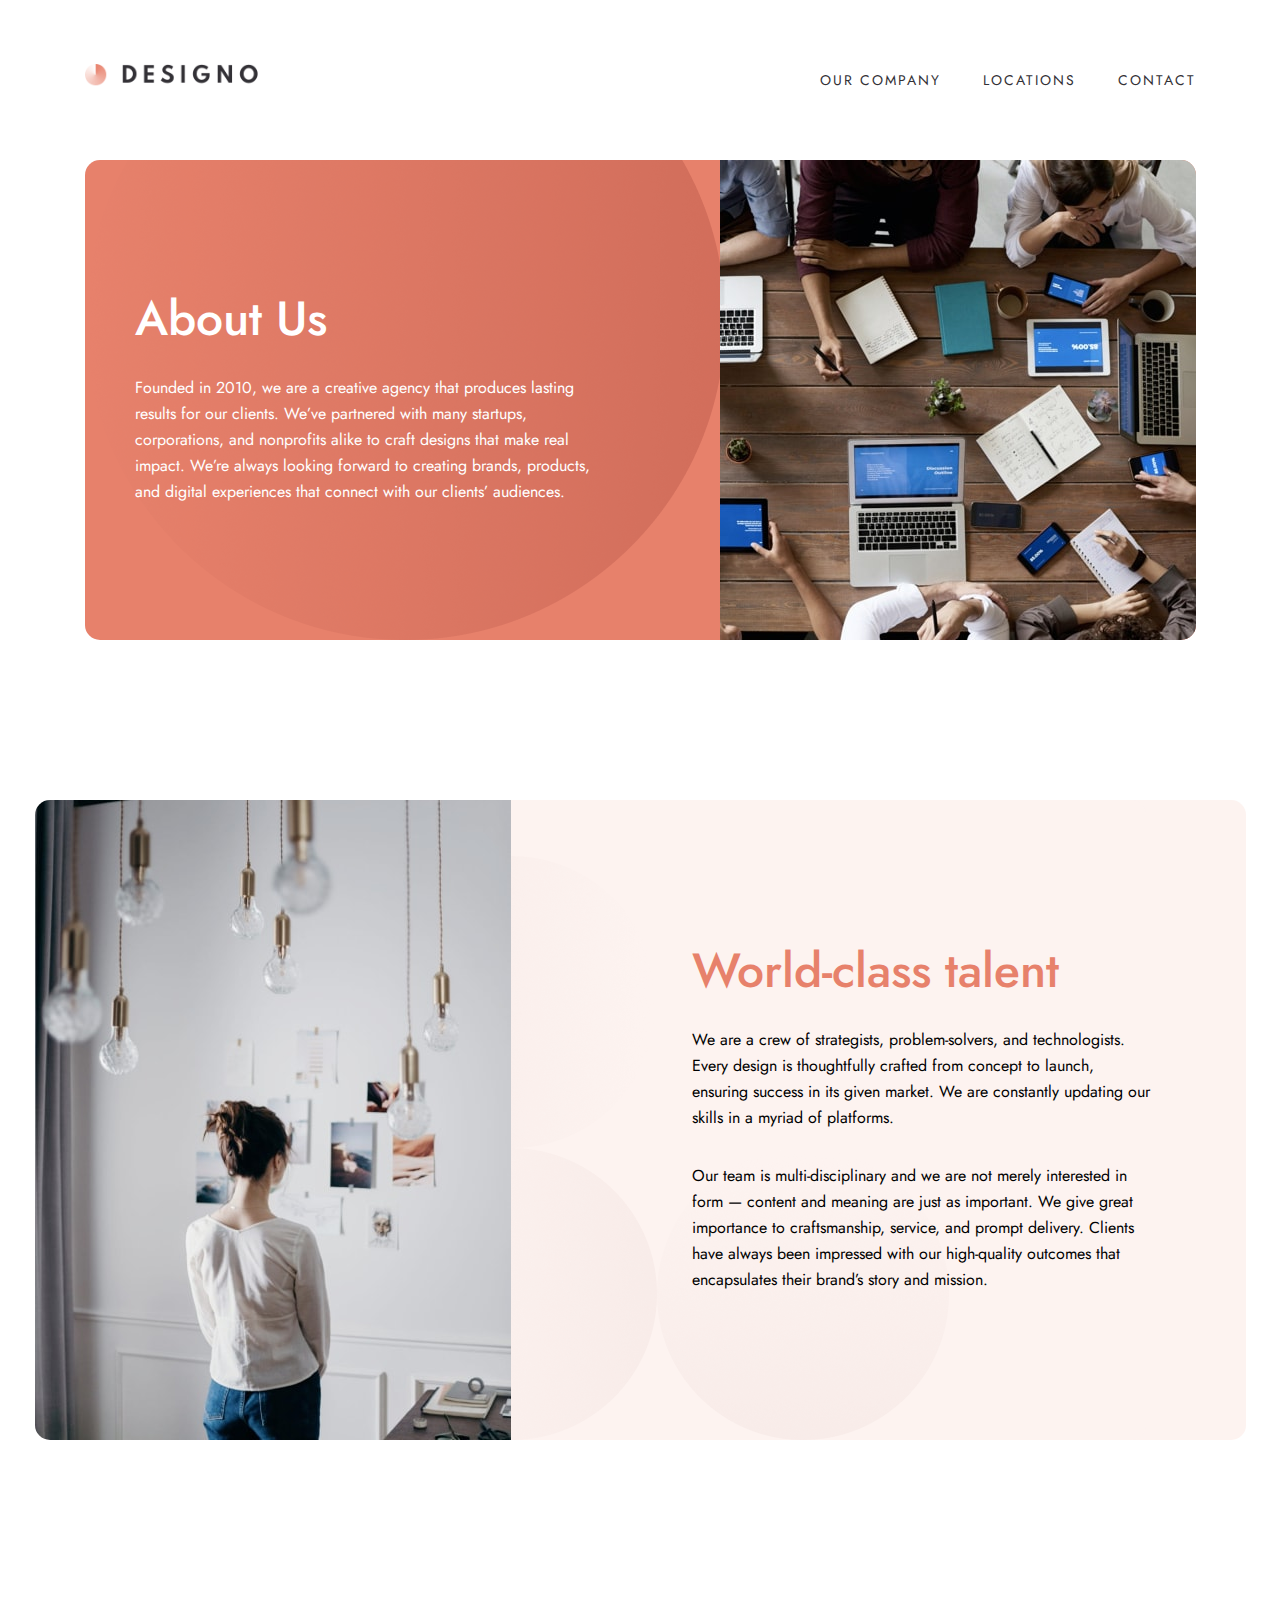
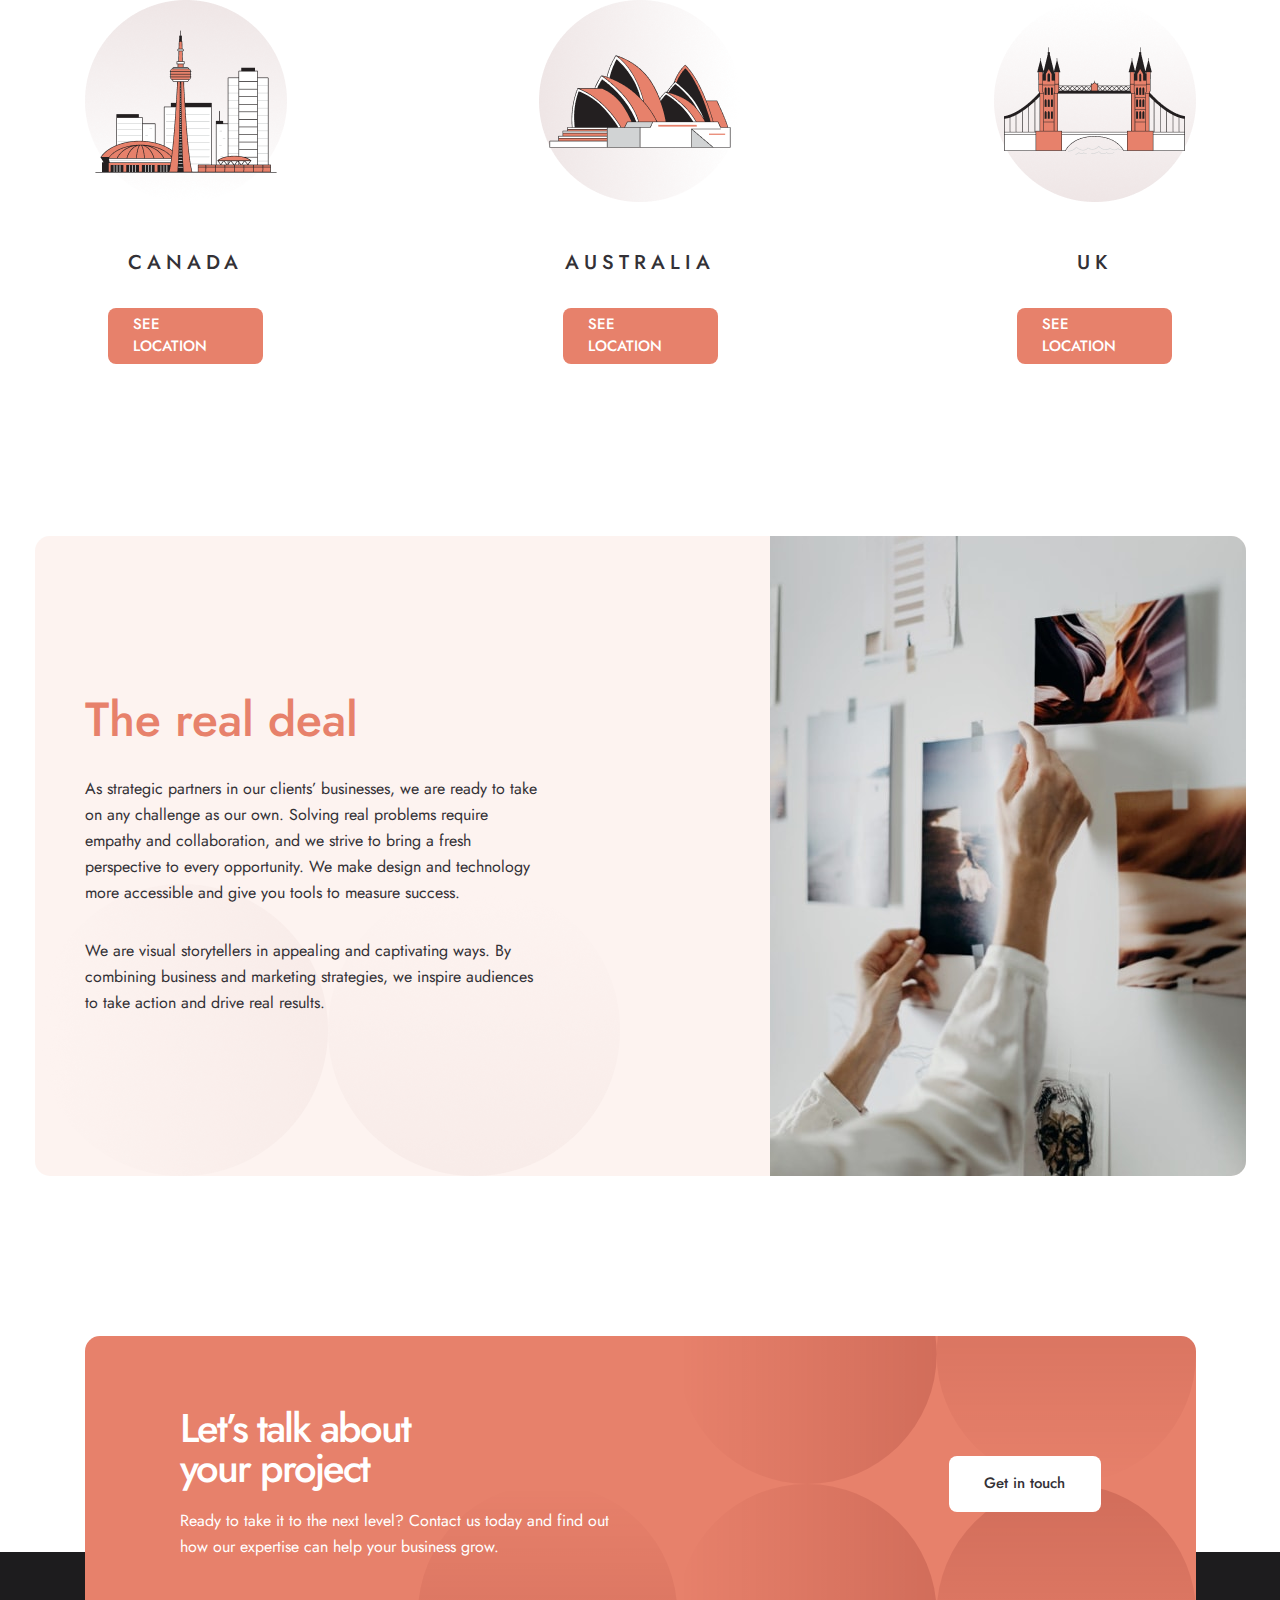
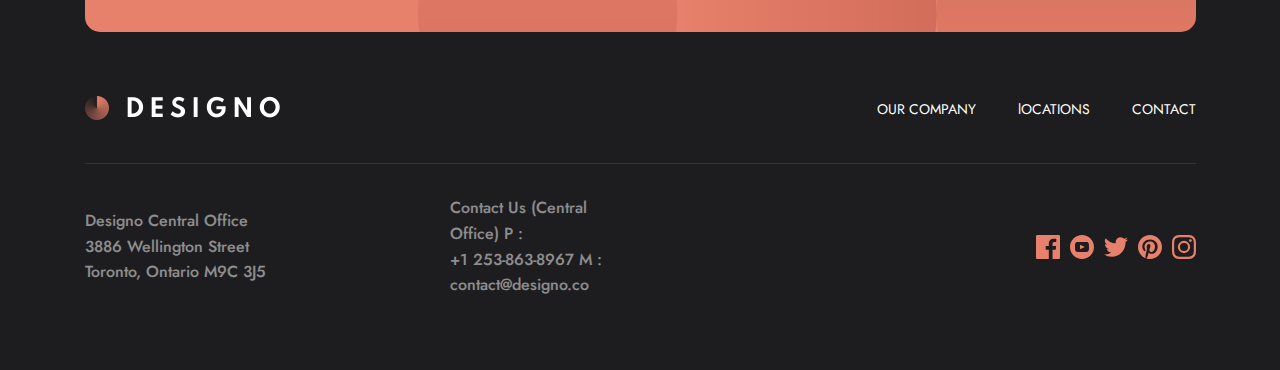
==== commit bc94ce76: "implement responsive navigation menu with toggle functionality and update header/footer links" ====
--- a/about.html
+++ b/about.html
@@ -12,27 +12,29 @@
     <header class="header container">
       <nav class="sitenav">
         <div class="sitenav__logo">
-          <img
-            class="sitenav__logo__img"
-            src="./images/shared/desktop/logo-dark.png"
-            alt="logo"
-          />
-        </div>
-
+          <a href="./index.html">
+            <img
+              class="sitenav__logo__img"
+              src="./images/shared/desktop/logo-dark.png"
+              alt="logo"
+            />
+          </a>
+        </div>
+    
         <ul class="sitenav__list text-preset-4">
-          <li class="sitenav__list__item"><a href="#" style="color: rgba(231, 129, 107, 1);">OUR COMPANY</a></li>
+          <li class="sitenav__list__item"><a href="./about.html">OUR COMPANY</a></li>
           <li class="sitenav__list__item"><a href="./location.html">LOCATIONS</a></li>
           <li class="sitenav__list__item"><a href="./contact.html">CONTACT</a></li>
-          <li class="sitenav__list__menu">
-            <img src="./images/home/mobile/Group.svg" alt="" />
-          </li>
         </ul>
+        <div class="sitenav__list__menu">
+          <img width="24" height="24" id="menuToggle" src="./images/home/mobile/Group.svg" alt="menu icon" />
+        </div>
       </nav>
     </header>
     <!-- Header end -->
 
     <main class="main">
-      <section class="about__hero">
+      <section class="about__hero container">
         <div class="about__hero__container container">
           <div class="about__hero__content">
             <h2 class="about__title">About Us</h2>
@@ -184,7 +186,7 @@
       <footer class="footer">
         <div class="footer__container container">
           <div class="footer__nav">
-            <img src="./images/shared/desktop/logo-light.png" alt="logo" />
+            <a href="./index.html"><img src="./images/shared/desktop/logo-light.png" alt="logo" /></a>
             <ul class="footer__nav__list">
               <li class="footer__nav__list__item"><a style="color: white;" href="#">OUR COMPANY</a></li>
               <li class="footer__nav__list__item"><a style="color: white;" href="./location.html">lOCATIONS</a></li>
@@ -215,5 +217,6 @@
         </div>
       </footer>
       <!-- Footer end -->
+      <script src="./script.js"></script>
   </body>
 </html>
--- a/css/style.min.css
+++ b/css/style.min.css
@@ -1 +1 @@
-/*! normalize.css v8.0.1 | MIT License | github.com/necolas/normalize.css */html{line-height:1.15;-webkit-text-size-adjust:100%}body{margin:0}main{display:block}h1{font-size:2em;margin:.67em 0}hr{-webkit-box-sizing:content-box;box-sizing:content-box;height:0;overflow:visible}pre{font-family:monospace,monospace;font-size:1em}a{background-color:rgba(0,0,0,0)}abbr[title]{border-bottom:none;text-decoration:underline;-webkit-text-decoration:underline dotted;text-decoration:underline dotted}b,strong{font-weight:bolder}code,kbd,samp{font-family:monospace,monospace;font-size:1em}small{font-size:80%}sub,sup{font-size:75%;line-height:0;position:relative;vertical-align:baseline}sub{bottom:-0.25em}sup{top:-0.5em}img{border-style:none}button,input,optgroup,select,textarea{font-family:inherit;font-size:100%;line-height:1.15;margin:0}button,input{overflow:visible}button,select{text-transform:none}button,[type=button],[type=reset],[type=submit]{-webkit-appearance:button}button::-moz-focus-inner,[type=button]::-moz-focus-inner,[type=reset]::-moz-focus-inner,[type=submit]::-moz-focus-inner{border-style:none;padding:0}button:-moz-focusring,[type=button]:-moz-focusring,[type=reset]:-moz-focusring,[type=submit]:-moz-focusring{outline:1px dotted ButtonText}fieldset{padding:.35em .75em .625em}legend{-webkit-box-sizing:border-box;box-sizing:border-box;color:inherit;display:table;max-width:100%;padding:0;white-space:normal}progress{vertical-align:baseline}textarea{overflow:auto}[type=checkbox],[type=radio]{-webkit-box-sizing:border-box;box-sizing:border-box;padding:0}[type=number]::-webkit-inner-spin-button,[type=number]::-webkit-outer-spin-button{height:auto}[type=search]{-webkit-appearance:textfield;outline-offset:-2px}[type=search]::-webkit-search-decoration{-webkit-appearance:none}::-webkit-file-upload-button{-webkit-appearance:button;font:inherit}details{display:block}summary{display:list-item}template{display:none}[hidden]{display:none}.text-preset-1{font-family:"Jost";font-size:4.8rem;line-height:1;letter-spacing:-0.2rem}.text-preset-1-mobile{font-family:"Jost";font-size:3.2rem;line-height:1.12;letter-spacing:-0.2rem}.text-preset-2{font-family:"Jost";font-size:4rem;line-height:1;letter-spacing:-0.2rem}.text-preset-2-mobile{font-family:"Jost";font-size:3.4rem;line-height:1.3;letter-spacing:-0.2rem}.text-preset-3{font-family:"Jost";font-size:2rem;line-height:1.3;letter-spacing:.5rem}.text-preset-3-mobile{font-family:"Jost";font-size:3.4rem;line-height:1.3;letter-spacing:-0.1rem}.text-preset-4{font-family:"Jost";font-size:1.4rem;line-height:1;letter-spacing:.2rem}.text-preset-5{font-family:"Inter";font-size:2rem;line-height:1.4;letter-spacing:-0.05rem}.text-preset-5-semibold{font-family:"Inter";font-size:2rem;line-height:1.4;letter-spacing:-0.05rem}.text-preset-6{font-family:"Jost";font-size:1.8rem;line-height:1.3;letter-spacing:-0.1rem}.text-preset-6-mobile{font-family:"Jost";font-size:1.8rem;line-height:1.3;letter-spacing:-0.1rem}.text-preset-7{font-family:"Jost";font-size:1.4rem;line-height:1.2;letter-spacing:-0.1rem}*,*::after,*::before{margin:0;padding:0;-webkit-box-sizing:border-box;box-sizing:border-box}*:focus{outline:2px dotted red;outline-offset:4px}html{height:100%;font-size:62.5%;scroll-behavior:smooth}ul,ol{list-style:none}a{display:inline-block;text-decoration:none}img{-o-object-fit:cover;object-fit:cover;display:-webkit-box;display:-ms-flexbox;display:flex}body{display:-webkit-box;display:-ms-flexbox;display:flex;-webkit-box-orient:vertical;-webkit-box-direction:normal;-ms-flex-direction:column;flex-direction:column;height:100%;font-size:1.6rem;font-family:"Jost";font-weight:400;line-height:1.62;color:#333136}main{-webkit-box-flex:1;-ms-flex-positive:1;flex-grow:1;padding-left:5rem;padding-right:5rem}.container{width:100%;max-width:1211px;margin-left:auto;margin-right:auto;padding-left:50px;padding-right:50px}.uppercase{text-transform:uppercase}@font-face{font-display:swap;font-family:"Jost";font-style:normal;font-weight:400;src:url("../fonts/jost-v18-latin-regular.woff2") format("woff2")}@font-face{font-display:swap;font-family:"Jost";font-style:normal;font-weight:500;src:url("../fonts/jost-v18-latin-500.woff2") format("woff2")}@font-face{font-display:swap;font-family:"Jost";font-style:normal;font-weight:700;src:url("../fonts/jost-v18-latin-700.woff2") format("woff2")}@font-face{font-display:swap;font-family:"League Spartan";font-style:normal;font-weight:700;src:url("../fonts/league-spartan-v11-latin-700.woff2") format("woff2")}.btn{width:100%;max-width:15.2rem;height:5.6rem;background-color:#fff;color:#333136;padding:1.8rem 2.5rem;display:-webkit-box;display:-ms-flexbox;display:flex;-webkit-box-align:center;-ms-flex-align:center;align-items:center;-webkit-box-pack:center;-ms-flex-pack:center;justify-content:center;border-radius:8px;font-size:1.5rem;font-weight:500;line-height:1.44}.btn:active{background-color:#ffad9b;color:#fff}.header{padding-top:6.4rem;padding-bottom:6.4rem;width:100%;max-width:1211px;margin-left:auto;margin-right:auto;padding-left:50px;padding-right:50px;display:-webkit-box;display:-ms-flexbox;display:flex;-webkit-box-orient:vertical;-webkit-box-direction:normal;-ms-flex-direction:column;flex-direction:column;gap:3.4rem}.sitenav{display:-webkit-box;display:-ms-flexbox;display:flex;-webkit-box-pack:justify;-ms-flex-pack:justify;justify-content:space-between;-webkit-box-align:center;-ms-flex-align:center;align-items:center;padding-left:0;padding-right:0}.sitenav__logo__img{max-width:19.6rem;width:100%;height:2.4rem}.sitenav__list{display:-webkit-box;display:-ms-flexbox;display:flex;-webkit-box-align:center;-ms-flex-align:center;align-items:center;gap:4.2rem}.sitenav__list__item a{color:#333136}.sitenav__list__item a:hover{text-decoration:underline}.sitenav__list__menu{display:none}@media screen and (max-width: 375px){.header{padding-left:2.4rem;padding-right:2.4rem}.text-preset-1{font-family:"Jost";font-size:3.2rem;line-height:1.12;letter-spacing:-0.2rem}}@media screen and (max-width: 474px){.sitenav{padding-left:2.4rem;padding-right:2.4rem}}@media screen and (max-width: 680px){.sitenav__list__item{display:none}.sitenav__list__menu{display:block}}.img__card{padding-top:16rem}footer{background-color:#1d1c1e;color:#fff;z-index:-1}.footer__container{padding-top:14.4rem;padding-bottom:7.2rem}.footer__nav img{width:100%;max-width:20.2rem}.footer__nav{display:-webkit-box;display:-ms-flexbox;display:flex;-webkit-box-align:center;-ms-flex-align:center;align-items:center;-webkit-box-pack:justify;-ms-flex-pack:justify;justify-content:space-between;padding-bottom:4rem;border-bottom:solid 1px rgba(255,255,255,.1);margin-bottom:3.1rem}.footer__add{display:-webkit-box;display:-ms-flexbox;display:flex;-webkit-box-align:center;-ms-flex-align:center;align-items:center;-webkit-box-pack:justify;-ms-flex-pack:justify;justify-content:space-between}.footer__add__adress{width:50%;display:-webkit-box;display:-ms-flexbox;display:flex;-webkit-box-align:center;-ms-flex-align:center;align-items:center;-webkit-box-pack:justify;-ms-flex-pack:justify;justify-content:space-between;gap:5rem}.footer__nav__list{display:-webkit-box;display:-ms-flexbox;display:flex;-webkit-box-align:center;-ms-flex-align:center;align-items:center;gap:4.2rem;font-size:1.4rem;line-height:1;font-weight:400}.footer__nav__list__item:hover{text-decoration:underline}.footer__add__adress p{width:100%;max-width:19rem;font-weight:500;opacity:.5}.footer__icons{display:-webkit-box;display:-ms-flexbox;display:flex;-webkit-box-align:center;-ms-flex-align:center;align-items:center;gap:1rem}.footer__icons img:hover{opacity:.8}@media screen and (max-width: 610px){.footer__container{padding-top:25.3rem}.footer__nav{-webkit-box-orient:vertical;-webkit-box-direction:normal;-ms-flex-direction:column;flex-direction:column;border-bottom:none;gap:3.2rem}.footer__nav__list{border-top:solid 1px rgba(255,255,255,.1);width:100%;padding-top:3.2rem;-webkit-box-orient:vertical;-webkit-box-direction:normal;-ms-flex-direction:column;flex-direction:column}.footer__add{-webkit-box-orient:vertical;-webkit-box-direction:normal;-ms-flex-direction:column;flex-direction:column}.footer__add__adress{-webkit-box-orient:vertical;-webkit-box-direction:normal;-ms-flex-direction:column;flex-direction:column;margin-bottom:4rem;text-align:center}.footer__icons{gap:1.6rem}}@media screen and (max-width: 768px){.footer__add__adress{gap:5rem}}main{width:100%}.hero{padding-top:3px}.hero__container{display:-webkit-box;display:-ms-flexbox;display:flex;-webkit-box-pack:justify;-ms-flex-pack:justify;justify-content:space-between;gap:9.7rem;background-color:#e7816b;padding-right:9.7rem;-webkit-box-align:end;-ms-flex-align:end;align-items:end;background-image:url("../../images/home/desktop/bg-pattern-hero-home.svg");background-repeat:no-repeat;background-position:right;width:100%;border-radius:1.5rem}.hero__content{color:#fff;padding:14.5rem 0rem 14.8rem 9.5rem}.hero__title{width:100%;max-width:54rem;margin-bottom:1.1rem;font-weight:500}.hero__subtitle{width:100%;max-width:44rem;margin-bottom:4rem}.hero__img{width:100%;max-width:28.1rem;padding-top:13.9rem;display:-webkit-box;display:-ms-flexbox;display:flex}@media screen and (max-width: 1000px){.hero__container{-webkit-box-orient:vertical;-webkit-box-direction:normal;-ms-flex-direction:column;flex-direction:column;-webkit-box-pack:center;-ms-flex-pack:center;justify-content:center;-webkit-box-align:center;-ms-flex-align:center;align-items:center;padding-right:0;background-position:right -10rem top 10rem;overflow:hidden}.hero__content{padding:6rem 5.8rem 0 5.8rem;display:-webkit-box;display:-ms-flexbox;display:flex;-webkit-box-orient:vertical;-webkit-box-direction:normal;-ms-flex-direction:column;flex-direction:column;-webkit-box-align:center;-ms-flex-align:center;align-items:center;-webkit-box-pack:center;-ms-flex-pack:center;justify-content:center}.hero__title{text-align:center}.hero__subtitle{text-align:center}.hero__img{padding-top:5rem;margin-bottom:-5rem}}@media screen and (max-width: 768px){.container{padding-left:3.9rem;padding-right:3.9rem}.hero__container{-webkit-box-orient:vertical;-webkit-box-direction:normal;-ms-flex-direction:column;flex-direction:column;-webkit-box-pack:center;-ms-flex-pack:center;justify-content:center;-webkit-box-align:center;-ms-flex-align:center;align-items:center;padding-right:0;background-position:right -10rem top 10rem;overflow:hidden}.hero__content{padding:6rem 5.8rem 0 5.8rem;display:-webkit-box;display:-ms-flexbox;display:flex;-webkit-box-orient:vertical;-webkit-box-direction:normal;-ms-flex-direction:column;flex-direction:column;-webkit-box-align:center;-ms-flex-align:center;align-items:center;-webkit-box-pack:center;-ms-flex-pack:center;justify-content:center}.hero__title{text-align:center}.hero__subtitle{text-align:center}.hero__img{padding-top:5rem;margin-bottom:-5rem}}@media screen and (max-width: 475px){.container{padding-left:0;padding-right:0}.hero__content{padding:8rem 2.4rem 0 2.4rem}.hero__subtitle{margin-bottom:2.4rem}.hero__img{padding-top:0rem}}.img__card{height:64rem}.img__card__container{width:100%;max-width:1211px}.img__card__list{display:grid;grid-template-columns:repeat(2, 1fr);grid-template-areas:"one two" "one three";height:64rem;row-gap:2.4rem;-webkit-column-gap:3rem;-moz-column-gap:3rem;column-gap:3rem;width:100%;max-width:1211px}.img__card__list__item:first-child{grid-area:one}.img__card__list__item:nth-child(2){grid-area:two}.img__card__list__item:nth-child(3){grid-area:three}.img__card__list__item{width:100%;max-width:120rem}.img__card__list__item:hover>.img__card__list__item__content{background-color:rgba(231,129,107,.8)}.img__card__list__item img{width:100%;max-width:120rem}.img__card__list__item:first-child{height:auto}.img__card__list__item{position:relative;display:-webkit-box;display:-ms-flexbox;display:flex;-webkit-box-align:center;-ms-flex-align:center;align-items:center;-webkit-box-pack:center;-ms-flex-pack:center;justify-content:center;color:#fff;max-width:54.1rem;width:100%}.img__card__list__item img{border-radius:1.5rem}.img__card__list__item__content{position:absolute;display:-webkit-box;display:-ms-flexbox;display:flex;-webkit-box-align:center;-ms-flex-align:center;align-items:center;-webkit-box-pack:center;-ms-flex-pack:center;justify-content:center;-webkit-box-orient:vertical;-webkit-box-direction:normal;-ms-flex-direction:column;flex-direction:column;gap:2.4rem;width:100%;height:100%;border-radius:15px}.img__carrd__list__item__title{font-size:4rem;line-height:1.2;font-weight:500}.img__carrd__list__item__subtitle{font-weight:500;font-size:1.5rem;line-height:1.44;letter-spacing:5px}@media screen and (max-width: 1000px){.img__card__list{display:-webkit-box;display:-ms-flexbox;display:flex;-webkit-box-orient:vertical;-webkit-box-direction:normal;-ms-flex-direction:column;flex-direction:column}.img__card__list__item{width:100%;height:30rem;max-width:150rem}.img__card{padding-top:8rem}}@media screen and (max-width: 375px){.img__card{padding-top:12rem;padding-left:2.4rem;padding-right:2.4rem}.img__carrd__list__item__title{font-size:2.8rem}.img__carrd__list__item__subtitle{font-size:1.5rem}}.user{padding-top:28rem}.user__list{display:-webkit-box;display:-ms-flexbox;display:flex;-webkit-box-align:center;-ms-flex-align:center;align-items:center;gap:3rem}.user__list__item{display:-webkit-box;display:-ms-flexbox;display:flex;-webkit-box-orient:vertical;-webkit-box-direction:normal;-ms-flex-direction:column;flex-direction:column;-webkit-box-pack:center;-ms-flex-pack:center;justify-content:center;-webkit-box-align:center;-ms-flex-align:center;align-items:center}.user__list__item div{display:-webkit-box;display:-ms-flexbox;display:flex;-webkit-box-orient:vertical;-webkit-box-direction:normal;-ms-flex-direction:column;flex-direction:column;-webkit-box-align:center;-ms-flex-align:center;align-items:center;-webkit-box-pack:center;-ms-flex-pack:center;justify-content:center}.user__list__item img{margin-bottom:4.8rem;background-image:url("../images/home/desktop/bg-pattern-hero-home.svg");background-size:cover}.user__list__title{font-size:2rem;line-height:1.3;font-weight:500;letter-spacing:5px;margin-bottom:3.2rem}.user__list__item__subtitle{text-align:center}@media screen and (max-width: 1000px){.user{padding-top:80rem}}@media screen and (max-width: 768px){.user{padding-top:20rem}.user__list{-webkit-box-orient:vertical;-webkit-box-direction:normal;-ms-flex-direction:column;flex-direction:column;-webkit-box-align:start;-ms-flex-align:start;align-items:start;-webkit-box-pack:start;-ms-flex-pack:start;justify-content:start}.user__list__item{-webkit-box-orient:horizontal;-webkit-box-direction:normal;-ms-flex-direction:row;flex-direction:row;-webkit-box-align:center;-ms-flex-align:center;align-items:center;gap:4.8rem}.user__list__item__subtitle{text-align:left}.user__list__item img{margin-bottom:0}}@media screen and (max-width: 375px){.user{padding-top:35rem;padding-left:2.4rem;padding-right:2.4rem}.user__list__item{-webkit-box-orient:vertical;-webkit-box-direction:normal;-ms-flex-direction:column;flex-direction:column;margin-bottom:8rem}.user__list__item__subtitle{text-align:center}}.ctg{margin-bottom:-8rem;z-index:1}.ctg__container{margin-top:16rem;padding:7.2rem 9.5rem;background-color:#e7816b;display:-webkit-box;display:-ms-flexbox;display:flex;-webkit-box-align:center;-ms-flex-align:center;align-items:center;-webkit-box-pack:justify;-ms-flex-pack:justify;justify-content:space-between;border-radius:1.5rem;background-image:url("../../images/shared/desktop/bg-pattern-call-to-action.svg");background-size:70%;background-position:right;background-repeat:no-repeat}.ctg__content__title{width:100%;max-width:26.8rem;font-weight:500;color:#fff}.ctg__content__subtitle{color:#fff;width:100%;max-width:46rem;padding-top:2rem}@media screen and (max-width: 375px){.ctg__container{padding-left:2.4rem;padding-right:2.4rem;margin-top:8rem;border-radius:1.5rem}}@media screen and (max-width: 610px){.ctg{margin-bottom:-20rem;border-radius:1.5rem}}@media screen and (max-width: 768px){.ctg__container{-webkit-box-orient:vertical;-webkit-box-direction:normal;-ms-flex-direction:column;flex-direction:column;-webkit-box-align:center;-ms-flex-align:center;align-items:center;-webkit-box-pack:center;-ms-flex-pack:center;justify-content:center;gap:3.2rem;background-size:125%;border-radius:1.5rem}.ctg__content{width:100%;display:-webkit-box;display:-ms-flexbox;display:flex;-webkit-box-orient:vertical;-webkit-box-direction:normal;-ms-flex-direction:column;flex-direction:column;-webkit-box-align:center;-ms-flex-align:center;align-items:center;-webkit-box-pack:center;-ms-flex-pack:center;justify-content:center;text-align:center}}.web__container{display:-webkit-box;display:-ms-flexbox;display:flex;-webkit-box-align:center;-ms-flex-align:center;align-items:center;-webkit-box-pack:center;-ms-flex-pack:center;justify-content:center;-webkit-box-orient:vertical;-webkit-box-direction:normal;-ms-flex-direction:column;flex-direction:column;text-align:center;margin-top:0}.web__content__one{text-align:center;display:-webkit-box;display:-ms-flexbox;display:flex;-webkit-box-orient:vertical;-webkit-box-direction:normal;-ms-flex-direction:column;flex-direction:column;-webkit-box-align:center;-ms-flex-align:center;align-items:center;-webkit-box-pack:center;-ms-flex-pack:center;justify-content:center}.web__cards{padding-top:25rem}.web__cards__container{display:-webkit-box;display:-ms-flexbox;display:flex;-webkit-box-align:center;-ms-flex-align:center;align-items:center;-webkit-box-pack:center;-ms-flex-pack:center;justify-content:center;gap:3rem;-ms-flex-wrap:wrap;flex-wrap:wrap}.web__card{width:100%;max-width:35rem;border-radius:1.5rem;background-color:#fdf3f0}.web__content{padding:0 3.2rem 3.2rem 3.2rem;display:-webkit-box;display:-ms-flexbox;display:flex;-webkit-box-pack:center;-ms-flex-pack:center;justify-content:center;-webkit-box-align:center;-ms-flex-align:center;align-items:center;-webkit-box-orient:vertical;-webkit-box-direction:normal;-ms-flex-direction:column;flex-direction:column;gap:1.6rem;padding-top:3.2rem;border-radius:0 0 1.5rem 1.5rem;text-align:center}.web__content:hover{background-color:#e7816b;color:#fff}.web__card img{width:100%;max-width:35rem;border-radius:1.5rem 1.5rem 0 0}.web__card__title{font-size:2rem;line-height:1.3;letter-spacing:5px;color:#e7816b}.web__content:hover{background-color:#e7816b;color:#fff}.web__content:hover .web__card__title{color:#fff}@media screen and (max-width: 829px){.web__card{display:-webkit-box;display:-ms-flexbox;display:flex;-webkit-box-align:center;-ms-flex-align:center;align-items:center;-webkit-box-pack:center;-ms-flex-pack:center;justify-content:center;gap:3.2rem;padding:0;width:100%;max-width:829px}.web__card img{margin-bottom:0;border-radius:1.5rem 0 0 1.5rem}.web__content{padding:9.9rem 4.1rem 9.8rem 0}}@media screen and (max-width: 656px){main{padding-left:2.4rem;padding-right:2.4rem}.web__card{-webkit-box-orient:vertical;-webkit-box-direction:normal;-ms-flex-direction:column;flex-direction:column;padding-bottom:3.2rem}.web__card img{width:100%;max-width:65.6rem;border-radius:1.5rem 1.5rem 0 0}.web__content{padding:3.2rem 2.9rem}}.web__img__cards{padding-top:16rem;color:#fff}.web__img__cards__container{display:-webkit-box;display:-ms-flexbox;display:flex;-webkit-box-align:center;-ms-flex-align:center;align-items:center;-webkit-box-pack:justify;-ms-flex-pack:justify;justify-content:space-between;gap:3rem}.web__ing__card{position:relative;display:-webkit-box;display:-ms-flexbox;display:flex;-webkit-box-align:center;-ms-flex-align:center;align-items:center;-webkit-box-pack:center;-ms-flex-pack:center;justify-content:center;width:100%;max-width:54.1rem}.web__ing__card img{border-radius:1.5rem;width:100%;max-width:54.1rem}.web__img__card__content{position:absolute;background-color:rgba(0,0,0,.527);width:100%;height:100%;display:-webkit-box;display:-ms-flexbox;display:flex;-webkit-box-align:center;-ms-flex-align:center;align-items:center;-webkit-box-pack:center;-ms-flex-pack:center;justify-content:center;-webkit-box-orient:vertical;-webkit-box-direction:normal;-ms-flex-direction:column;flex-direction:column;gap:2.4rem;border-radius:1.5rem}.web__img__card__content__title{font-size:4rem;font-weight:500;line-height:1.2;letter-spacing:2px}.web__img__card__content__subtitle{font-size:1.5rem;font-weight:500;line-height:1.36;letter-spacing:5px}.wiev__cont::after{content:url("../../images/shared/desktop/Path 5.svg");margin-left:2.1rem}@media screen and (max-width: 1000px){.web__img__cards{padding-top:8rem}.web__img__cards__container{-webkit-box-orient:vertical;-webkit-box-direction:normal;-ms-flex-direction:column;flex-direction:column}.web__img__card__content__title{font-size:4rem;font-weight:500;line-height:1.2;letter-spacing:2px}}@media screen and (max-width: 576px){.web__img__card__content__title{font-size:2.8rem;font-weight:500;line-height:1.39;letter-spacing:1.39px}}.about__hero{color:#fff;margin-bottom:16rem}.about__hero__container{display:-webkit-box;display:-ms-flexbox;display:flex;-webkit-box-align:center;-ms-flex-align:center;align-items:center;padding-right:0;gap:4rem;-webkit-box-pack:justify;-ms-flex-pack:justify;justify-content:space-between;border-radius:1.5rem;background-image:url("../../images/about/desktop/about bg.png");background-repeat:no-repeat;background-color:#e7816b}.about__talent__container{display:-webkit-box;display:-ms-flexbox;display:flex;-webkit-box-align:center;-ms-flex-align:center;align-items:center;background-color:#fdf3f0;padding-left:0;padding-right:9.6rem;gap:4rem;-webkit-box-pack:justify;-ms-flex-pack:justify;justify-content:space-between;border-radius:1.5rem;background-image:url("../../images/about/desktop/abouttalent.png");background-repeat:no-repeat}.about__hero__container img{border-radius:0 1.5rem 1.5rem 0;width:100%;max-width:850px}.about__talent__container img{border-radius:1.5rem 0 0 1.5rem}.about__hero__content{width:100%;max-width:45.8rem;display:-webkit-box;display:-ms-flexbox;display:flex;gap:3.2rem;-webkit-box-orient:vertical;-webkit-box-direction:normal;-ms-flex-direction:column;flex-direction:column}.about__title{font-size:4.8rem;font-weight:500;line-height:1}.abour__talent{-webkit-box-orient:horizontal;-webkit-box-direction:reverse;-ms-flex-direction:row-reverse;flex-direction:row-reverse}@media screen and (max-width: 768px){.about__hero{padding-left:4rem;padding-right:4rem}.about__hero__container{-webkit-box-orient:vertical;-webkit-box-direction:reverse;-ms-flex-direction:column-reverse;flex-direction:column-reverse;padding-left:0;width:100%;max-width:768px}.about__hero__container img{width:100%;max-width:768px;border-radius:1.5rem 1.5rem 0 0}.about__hero__content{padding-left:.8rem;padding-right:.8rem;padding-bottom:6.4rem;width:100%;max-width:57.3rem;text-align:center;display:-webkit-box;display:-ms-flexbox;display:flex;-webkit-box-align:center;-ms-flex-align:center;align-items:center;-webkit-box-pack:center;-ms-flex-pack:center;justify-content:center}.about__subtitle{text-align:center;padding:0}.about__talent__container{padding-right:0}}@media screen and (max-width: 375px){main{padding:0}.about__hero{margin-top:3.4rem;padding:0;margin-bottom:0}.about__hero__container{width:100%;max-width:375px;border-radius:0}.about__hero__content{width:100%;max-width:32.7rem}.about__talent__container img{border-radius:0}.about__talent{margin-top:-4rem}}.about__country__list{display:-webkit-box;display:-ms-flexbox;display:flex;-webkit-box-align:center;-ms-flex-align:center;align-items:center;gap:5rem;-webkit-box-pack:justify;-ms-flex-pack:justify;justify-content:space-between}.about__country__list__item{display:-webkit-box;display:-ms-flexbox;display:flex;-webkit-box-orient:vertical;-webkit-box-direction:normal;-ms-flex-direction:column;flex-direction:column;-webkit-box-pack:center;-ms-flex-pack:center;justify-content:center;-webkit-box-align:center;-ms-flex-align:center;align-items:center}.about__country__list__item img{width:100%}.country__name{padding-top:4.8rem;font-size:2rem;font-weight:500;line-height:1.3;letter-spacing:5px;text-align:center}.country__btn{font-size:1.5rem;width:100%;max-width:15.5rem;background-color:#e7816b;color:#fff;margin-top:3.2rem;margin-bottom:3.2rem}.about__deal{padding-top:14rem}.about__deal__container{background-image:url("../../images/about/desktop/about3bg.png");background-color:#fdf3f0}.deal__title{color:#e7816b}.deal__subtitle{color:#333136}@media screen and (max-width: 768px){.about__country__list{-webkit-box-orient:vertical;-webkit-box-direction:normal;-ms-flex-direction:column;flex-direction:column}}@media screen and (max-width: 375px){.about__deal__container img{border-radius:0}}.location__conteiner{display:grid;grid-template-columns:repeat(3, 1fr);grid-template-rows:repeat(3, 1fr);margin-left:auto;margin-right:auto;max-width:1111px;row-gap:3.2rem;-webkit-column-gap:3rem;-moz-column-gap:3rem;column-gap:3rem}.location__item{height:32.6rem}.location__item:nth-child(1),.location__item:nth-child(4),.location__item:nth-child(5){display:-webkit-box;display:-ms-flexbox;display:flex;-webkit-box-orient:vertical;-webkit-box-direction:normal;-ms-flex-direction:column;flex-direction:column;-webkit-box-pack:start;-ms-flex-pack:start;justify-content:start;-webkit-box-align:start;-ms-flex-align:start;align-items:start;padding:8.8rem 3rem 8.8rem 9.5rem}.location__item img{width:100%;height:100%}.location__item:nth-child(1){grid-area:1/1/2/3;background-image:url("../../images/locations/desktop/locationbg.png")}.location__item:nth-child(2){grid-area:1/3/2/4}.location__item:nth-child(3){grid-area:2/1/3/2}.location__item:nth-child(4){grid-area:2/2/3/4;background-image:url("../../images/locations/desktop/locationbg.png")}.location__item:nth-child(5){grid-area:3/1/4/3;background-image:url("../../images/locations/desktop/locationbg.png")}.location__item:nth-child(6){grid-area:3/3/4/4}.country__location__name{font-size:4rem;font-weight:500;line-height:1.4;text-align:left;color:#e7816b;margin-bottom:2.4rem}.location__item__info{display:-webkit-box;display:-ms-flexbox;display:flex;-webkit-box-align:center;-ms-flex-align:center;align-items:center;gap:10rem}.location__item__info p{width:100%;max-width:19rem}.location__item__info p::first-line{font-weight:700}.location__item__info p a{color:#333136}@media screen and (max-width: 844px){.location__conteiner{display:-webkit-box;display:-ms-flexbox;display:flex;-webkit-box-orient:vertical;-webkit-box-direction:reverse;-ms-flex-direction:column-reverse;flex-direction:column-reverse}.location__item:nth-child(3){-webkit-box-ordinal-group:5;-ms-flex-order:4;order:4}.location__item:nth-child(4){-webkit-box-ordinal-group:4;-ms-flex-order:3;order:3}}@media screen and (max-width: 538px){.location__item{display:-webkit-box;display:-ms-flexbox;display:flex;-webkit-box-orient:vertical;-webkit-box-direction:normal;-ms-flex-direction:column;flex-direction:column}.location__item__info{-webkit-box-orient:vertical;-webkit-box-direction:normal;-ms-flex-direction:column;flex-direction:column;-webkit-box-pack:center;-ms-flex-pack:center;justify-content:center;-webkit-box-align:center;-ms-flex-align:center;align-items:center;gap:2.4rem}.location__item{height:-webkit-fit-content;height:-moz-fit-content;height:fit-content}.location__item:nth-child(1),.location__item:nth-child(4),.location__item:nth-child(5){padding:4rem 2rem;-webkit-box-pack:center;-ms-flex-pack:center;justify-content:center;-webkit-box-align:center;-ms-flex-align:center;align-items:center;text-align:center}}.contact__container{display:-webkit-box;display:-ms-flexbox;display:flex;-webkit-box-align:center;-ms-flex-align:center;align-items:center;-webkit-box-pack:justify;-ms-flex-pack:justify;justify-content:space-between}.contact-form{border-radius:8px;max-width:380px;width:100%;height:37.1rem;margin-right:9.6rem;display:-webkit-box;display:-ms-flexbox;display:flex;-webkit-box-orient:vertical;-webkit-box-direction:normal;-ms-flex-direction:column;flex-direction:column;margin-top:5.5rem;margin-bottom:5.5rem;-webkit-box-pack:center;-ms-flex-pack:center;justify-content:center}.contact-form form{display:-webkit-box;display:-ms-flexbox;display:flex;-webkit-box-orient:vertical;-webkit-box-direction:normal;-ms-flex-direction:column;flex-direction:column;gap:2.5rem;position:relative}.contact-form form input,.contact-form form textarea{background:none;border:none;border-bottom:1px solid #fff;color:#fff;font-size:1.5rem;padding:.5rem 0;outline:none}.contact-form form input::-webkit-input-placeholder, .contact-form form textarea::-webkit-input-placeholder{color:rgba(255,255,255,.7)}.contact-form form input::-moz-placeholder, .contact-form form textarea::-moz-placeholder{color:rgba(255,255,255,.7)}.contact-form form input:-ms-input-placeholder, .contact-form form textarea:-ms-input-placeholder{color:rgba(255,255,255,.7)}.contact-form form input::-ms-input-placeholder, .contact-form form textarea::-ms-input-placeholder{color:rgba(255,255,255,.7)}.contact-form form input::placeholder,.contact-form form textarea::placeholder{color:rgba(255,255,255,.7)}.contact-form form input input:valid,.contact-form form textarea input:valid{border:#fff 3px solid}.contact-form form textarea{resize:none;height:100px}.contact-form form button{background-color:#fff;color:#333136;border:none;border-radius:4px;padding:.5rem 1rem;font-size:1rem;cursor:pointer;-ms-flex-item-align:end;align-self:flex-end;font-family:Jost;font-size:15px;font-weight:500;line-height:21.68px;letter-spacing:1px;text-align:center;text-underline-position:from-font;-webkit-text-decoration-skip-ink:none;text-decoration-skip-ink:none}.contact-form form button:hover{background-color:#ffad9b;color:#fff}.empty{display:-webkit-box;display:-ms-flexbox;display:flex;-webkit-box-align:center;-ms-flex-align:center;align-items:center;-webkit-box-pack:center;-ms-flex-pack:center;justify-content:center;width:11rem}.empty img{width:2rem}.empty{font-family:Jost;font-size:12px;font-style:italic;font-weight:400;line-height:26px;text-align:left;text-underline-position:from-font;-webkit-text-decoration-skip-ink:none;text-decoration-skip-ink:none;position:absolute;top:5.4rem;left:27rem;gap:.9rem;opacity:0}.email:invalid+.empty{opacity:1}@media screen and (max-width: 768px){.contact__container{display:-webkit-box;display:-ms-flexbox;display:flex;-webkit-box-orient:vertical;-webkit-box-direction:normal;-ms-flex-direction:column;flex-direction:column;padding:7.1rem 5.8rem}.contact__hero{padding:0}.contact-form{margin:0;width:100%;max-width:768px}}/*# sourceMappingURL=style.min.css.map */+/*! normalize.css v8.0.1 | MIT License | github.com/necolas/normalize.css */html{line-height:1.15;-webkit-text-size-adjust:100%}body{margin:0}main{display:block}h1{font-size:2em;margin:.67em 0}hr{-webkit-box-sizing:content-box;box-sizing:content-box;height:0;overflow:visible}pre{font-family:monospace,monospace;font-size:1em}a{background-color:rgba(0,0,0,0)}abbr[title]{border-bottom:none;text-decoration:underline;-webkit-text-decoration:underline dotted;text-decoration:underline dotted}b,strong{font-weight:bolder}code,kbd,samp{font-family:monospace,monospace;font-size:1em}small{font-size:80%}sub,sup{font-size:75%;line-height:0;position:relative;vertical-align:baseline}sub{bottom:-0.25em}sup{top:-0.5em}img{border-style:none}button,input,optgroup,select,textarea{font-family:inherit;font-size:100%;line-height:1.15;margin:0}button,input{overflow:visible}button,select{text-transform:none}button,[type=button],[type=reset],[type=submit]{-webkit-appearance:button}button::-moz-focus-inner,[type=button]::-moz-focus-inner,[type=reset]::-moz-focus-inner,[type=submit]::-moz-focus-inner{border-style:none;padding:0}button:-moz-focusring,[type=button]:-moz-focusring,[type=reset]:-moz-focusring,[type=submit]:-moz-focusring{outline:1px dotted ButtonText}fieldset{padding:.35em .75em .625em}legend{-webkit-box-sizing:border-box;box-sizing:border-box;color:inherit;display:table;max-width:100%;padding:0;white-space:normal}progress{vertical-align:baseline}textarea{overflow:auto}[type=checkbox],[type=radio]{-webkit-box-sizing:border-box;box-sizing:border-box;padding:0}[type=number]::-webkit-inner-spin-button,[type=number]::-webkit-outer-spin-button{height:auto}[type=search]{-webkit-appearance:textfield;outline-offset:-2px}[type=search]::-webkit-search-decoration{-webkit-appearance:none}::-webkit-file-upload-button{-webkit-appearance:button;font:inherit}details{display:block}summary{display:list-item}template{display:none}[hidden]{display:none}.text-preset-1{font-family:"Jost";font-size:4.8rem;line-height:1;letter-spacing:-0.2rem}.text-preset-1-mobile{font-family:"Jost";font-size:3.2rem;line-height:1.12;letter-spacing:-0.2rem}.text-preset-2{font-family:"Jost";font-size:4rem;line-height:1;letter-spacing:-0.2rem}.text-preset-2-mobile{font-family:"Jost";font-size:3.4rem;line-height:1.3;letter-spacing:-0.2rem}.text-preset-3{font-family:"Jost";font-size:2rem;line-height:1.3;letter-spacing:.5rem}.text-preset-3-mobile{font-family:"Jost";font-size:3.4rem;line-height:1.3;letter-spacing:-0.1rem}.text-preset-4{font-family:"Jost";font-size:1.4rem;line-height:1;letter-spacing:.2rem}.text-preset-5{font-family:"Inter";font-size:2rem;line-height:1.4;letter-spacing:-0.05rem}.text-preset-5-semibold{font-family:"Inter";font-size:2rem;line-height:1.4;letter-spacing:-0.05rem}.text-preset-6{font-family:"Jost";font-size:1.8rem;line-height:1.3;letter-spacing:-0.1rem}.text-preset-6-mobile{font-family:"Jost";font-size:1.8rem;line-height:1.3;letter-spacing:-0.1rem}.text-preset-7{font-family:"Jost";font-size:1.4rem;line-height:1.2;letter-spacing:-0.1rem}*,*::after,*::before{margin:0;padding:0;-webkit-box-sizing:border-box;box-sizing:border-box}*:focus{outline:2px dotted red;outline-offset:4px}html{height:100%;font-size:62.5%;scroll-behavior:smooth}ul,ol{list-style:none}a{display:inline-block;text-decoration:none}img{-o-object-fit:cover;object-fit:cover;display:-webkit-box;display:-ms-flexbox;display:flex}body{display:-webkit-box;display:-ms-flexbox;display:flex;-webkit-box-orient:vertical;-webkit-box-direction:normal;-ms-flex-direction:column;flex-direction:column;height:100%;font-size:1.6rem;font-family:"Jost";font-weight:400;line-height:1.62;color:#333136}main{-webkit-box-flex:1;-ms-flex-positive:1;flex-grow:1}.container{width:100%;max-width:1211px;margin-left:auto;margin-right:auto;padding-left:50px;padding-right:50px}.uppercase{text-transform:uppercase}@font-face{font-display:swap;font-family:"Jost";font-style:normal;font-weight:400;src:url("../fonts/jost-v18-latin-regular.woff2") format("woff2")}@font-face{font-display:swap;font-family:"Jost";font-style:normal;font-weight:500;src:url("../fonts/jost-v18-latin-500.woff2") format("woff2")}@font-face{font-display:swap;font-family:"Jost";font-style:normal;font-weight:700;src:url("../fonts/jost-v18-latin-700.woff2") format("woff2")}@font-face{font-display:swap;font-family:"League Spartan";font-style:normal;font-weight:700;src:url("../fonts/league-spartan-v11-latin-700.woff2") format("woff2")}.btn{width:100%;max-width:15.2rem;height:5.6rem;background-color:#fff;color:#333136;padding:1.8rem 2.5rem;display:-webkit-box;display:-ms-flexbox;display:flex;-webkit-box-align:center;-ms-flex-align:center;align-items:center;-webkit-box-pack:center;-ms-flex-pack:center;justify-content:center;border-radius:8px;font-size:1.5rem;font-weight:500;line-height:1.44}.btn:active{background-color:#ffad9b;color:#fff}.header{padding-top:6.4rem;padding-bottom:6.4rem;width:100%;max-width:1211px;margin-left:auto;margin-right:auto;display:-webkit-box;display:-ms-flexbox;display:flex;-webkit-box-orient:vertical;-webkit-box-direction:normal;-ms-flex-direction:column;flex-direction:column;gap:3.4rem}.sitenav{display:-webkit-box;display:-ms-flexbox;display:flex;-webkit-box-pack:justify;-ms-flex-pack:justify;justify-content:space-between;-webkit-box-align:center;-ms-flex-align:center;align-items:center;padding-left:0;padding-right:0}.sitenav__logo__img{max-width:19.6rem;width:100%;height:2.4rem}.sitenav__list{display:-webkit-box;display:-ms-flexbox;display:flex;-webkit-box-align:center;-ms-flex-align:center;align-items:center;gap:4.2rem}.sitenav__list__item a{color:#333136}.sitenav__list__item a:hover{text-decoration:underline}.sitenav__list__menu{display:none}@media screen and (max-width: 474px){.sitenav{padding-left:0rem;padding-right:0}}@media screen and (max-width: 680px){.sitenav__list{display:-webkit-box;display:-ms-flexbox;display:flex;-webkit-box-orient:vertical;-webkit-box-direction:normal;-ms-flex-direction:column;flex-direction:column;-webkit-box-align:start;-ms-flex-align:start;align-items:start;position:absolute;top:12rem;gap:1.2rem;right:3.9rem;padding:3rem 1.8rem;background-color:rgba(72,41,35,.9);border-radius:1.5rem;color:#fff;-webkit-transition:opacity ease .5s;transition:opacity ease .5s}.sitenav__list__item{padding:1.8rem 3rem;width:100%;border-radius:1.5rem}.sitenav__list__item a{color:#fff}.sitenav__list__item:hover{background-color:#3d3c3c}.sitenav__list__item a:hover{text-decoration:none}.sitenav__list__menu{display:block}.sitenav__list{opacity:0}}.none{opacity:1}@media screen and (max-width: 375px){.header{padding-left:1.2rem;padding-right:1.2rem}.sitenav__list{right:1.2rem}.text-preset-1{font-family:"Jost";font-size:3.2rem;line-height:1.12;letter-spacing:-0.2rem}}.img__card{padding-top:16rem}footer{background-color:#1d1c1e;color:#fff;z-index:-1}.footer__container{padding-top:14.4rem;padding-bottom:7.2rem}.footer__nav img{width:100%;max-width:20.2rem}.footer__nav{display:-webkit-box;display:-ms-flexbox;display:flex;-webkit-box-align:center;-ms-flex-align:center;align-items:center;-webkit-box-pack:justify;-ms-flex-pack:justify;justify-content:space-between;padding-bottom:4rem;border-bottom:solid 1px rgba(255,255,255,.1);margin-bottom:3.1rem}.footer__add{display:-webkit-box;display:-ms-flexbox;display:flex;-webkit-box-align:center;-ms-flex-align:center;align-items:center;-webkit-box-pack:justify;-ms-flex-pack:justify;justify-content:space-between}.footer__add__adress{width:50%;display:-webkit-box;display:-ms-flexbox;display:flex;-webkit-box-align:center;-ms-flex-align:center;align-items:center;-webkit-box-pack:justify;-ms-flex-pack:justify;justify-content:space-between;gap:5rem}.footer__nav__list{display:-webkit-box;display:-ms-flexbox;display:flex;-webkit-box-align:center;-ms-flex-align:center;align-items:center;gap:4.2rem;font-size:1.4rem;line-height:1;font-weight:400}.footer__nav__list__item:hover{text-decoration:underline}.footer__add__adress p{width:100%;max-width:19rem;font-weight:500;opacity:.5}.footer__icons{display:-webkit-box;display:-ms-flexbox;display:flex;-webkit-box-align:center;-ms-flex-align:center;align-items:center;gap:1rem}.footer__icons img:hover{opacity:.8}@media screen and (max-width: 610px){.footer__container{padding-top:25.3rem}.footer__nav{-webkit-box-orient:vertical;-webkit-box-direction:normal;-ms-flex-direction:column;flex-direction:column;border-bottom:none;gap:3.2rem}.footer__nav__list{border-top:solid 1px rgba(255,255,255,.1);width:100%;padding-top:3.2rem;-webkit-box-orient:vertical;-webkit-box-direction:normal;-ms-flex-direction:column;flex-direction:column}.footer__add{-webkit-box-orient:vertical;-webkit-box-direction:normal;-ms-flex-direction:column;flex-direction:column}.footer__add__adress{-webkit-box-orient:vertical;-webkit-box-direction:normal;-ms-flex-direction:column;flex-direction:column;margin-bottom:4rem;text-align:center}.footer__icons{gap:1.6rem}}@media screen and (max-width: 768px){.footer__add__adress{gap:5rem}}main{width:100%}.hero{padding-top:3px}.hero__container{display:-webkit-box;display:-ms-flexbox;display:flex;-webkit-box-pack:justify;-ms-flex-pack:justify;justify-content:space-between;gap:9.7rem;background-color:#e7816b;padding-right:9.7rem;-webkit-box-align:end;-ms-flex-align:end;align-items:end;background-image:url("../../images/home/desktop/bg-pattern-hero-home.svg");background-repeat:no-repeat;background-position:right;width:100%;border-radius:1.5rem}.hero__content{color:#fff;padding:14.5rem 0rem 14.8rem 9.5rem}.hero__title{width:100%;max-width:54rem;margin-bottom:1.1rem;font-weight:500}.hero__subtitle{width:100%;max-width:44rem;margin-bottom:4rem}.hero__img{width:100%;max-width:28.1rem;padding-top:13.9rem;display:-webkit-box;display:-ms-flexbox;display:flex}@media screen and (max-width: 1000px){.hero__container{-webkit-box-orient:vertical;-webkit-box-direction:normal;-ms-flex-direction:column;flex-direction:column;-webkit-box-pack:center;-ms-flex-pack:center;justify-content:center;-webkit-box-align:center;-ms-flex-align:center;align-items:center;padding-right:0;background-position:right -10rem top 10rem;overflow:hidden}.hero__content{padding:6rem 5.8rem 0 5.8rem;display:-webkit-box;display:-ms-flexbox;display:flex;-webkit-box-orient:vertical;-webkit-box-direction:normal;-ms-flex-direction:column;flex-direction:column;-webkit-box-align:center;-ms-flex-align:center;align-items:center;-webkit-box-pack:center;-ms-flex-pack:center;justify-content:center}.hero__title{text-align:center}.hero__subtitle{text-align:center}.hero__img{padding-top:5rem;margin-bottom:-5rem}}@media screen and (max-width: 768px){.container{padding-left:3.9rem;padding-right:3.9rem}.hero__container{-webkit-box-orient:vertical;-webkit-box-direction:normal;-ms-flex-direction:column;flex-direction:column;-webkit-box-pack:center;-ms-flex-pack:center;justify-content:center;-webkit-box-align:center;-ms-flex-align:center;align-items:center;padding-right:0;background-position:right -10rem top 10rem;overflow:hidden}.hero__content{padding:6rem 5.8rem 0 5.8rem;display:-webkit-box;display:-ms-flexbox;display:flex;-webkit-box-orient:vertical;-webkit-box-direction:normal;-ms-flex-direction:column;flex-direction:column;-webkit-box-align:center;-ms-flex-align:center;align-items:center;-webkit-box-pack:center;-ms-flex-pack:center;justify-content:center}.hero__title{text-align:center}.hero__subtitle{text-align:center}.hero__img{padding-top:5rem;margin-bottom:-5rem}}@media screen and (max-width: 475px){.hero__content{padding:8rem 2.4rem 0 2.4rem}.hero__subtitle{margin-bottom:2.4rem}.hero__img{padding-top:0rem}}.img__card{height:64rem}.img__card__container{width:100%;max-width:1211px}.img__card__list{display:grid;grid-template-columns:repeat(2, 1fr);grid-template-areas:"one two" "one three";height:64rem;row-gap:2.4rem;-webkit-column-gap:3rem;-moz-column-gap:3rem;column-gap:3rem;width:100%;max-width:1211px}.img__card__list__item:first-child{grid-area:one}.img__card__list__item:nth-child(2){grid-area:two}.img__card__list__item:nth-child(3){grid-area:three}.img__card__list__item{width:100%;max-width:120rem;height:-webkit-max-content;height:-moz-max-content;height:max-content}.img__card__list__item:hover>.img__card__list__item__content{background-color:rgba(231,129,107,.8)}.img__card__list__item img{width:100%;max-width:120rem;height:30.8rem}.img__card__list__item:first-child img{height:64rem}.img__card__list__item:first-child{height:auto}.img__card__list__item{position:relative;display:-webkit-box;display:-ms-flexbox;display:flex;-webkit-box-align:center;-ms-flex-align:center;align-items:center;-webkit-box-pack:center;-ms-flex-pack:center;justify-content:center;color:#fff;max-width:54.1rem;width:100%}.img__card__list__item img{border-radius:1.5rem}.img__card__list__item__content{position:absolute;display:-webkit-box;display:-ms-flexbox;display:flex;-webkit-box-align:center;-ms-flex-align:center;align-items:center;-webkit-box-pack:center;-ms-flex-pack:center;justify-content:center;-webkit-box-orient:vertical;-webkit-box-direction:normal;-ms-flex-direction:column;flex-direction:column;gap:2.4rem;width:100%;height:100%;border-radius:15px}.img__carrd__list__item__title{font-size:4rem;line-height:1.2;font-weight:500}.img__carrd__list__item__subtitle{font-weight:500;font-size:1.5rem;line-height:1.44;letter-spacing:5px}@media screen and (max-width: 1000px){.img__card__list{display:-webkit-box;display:-ms-flexbox;display:flex;-webkit-box-orient:vertical;-webkit-box-direction:normal;-ms-flex-direction:column;flex-direction:column}.img__card__list__item{width:100%;height:30rem;max-width:150rem}.img__card{padding-top:8rem}}@media screen and (max-width: 375px){.img__card{padding-top:12rem;padding-left:2.4rem;padding-right:2.4rem}.img__carrd__list__item__title{font-size:2.8rem}.img__carrd__list__item__subtitle{font-size:1.5rem}}.user{padding-top:28rem}.user__list{display:-webkit-box;display:-ms-flexbox;display:flex;-webkit-box-align:center;-ms-flex-align:center;align-items:center;gap:3rem}.user__list__item{display:-webkit-box;display:-ms-flexbox;display:flex;-webkit-box-orient:vertical;-webkit-box-direction:normal;-ms-flex-direction:column;flex-direction:column;-webkit-box-pack:center;-ms-flex-pack:center;justify-content:center;-webkit-box-align:center;-ms-flex-align:center;align-items:center}.user__list__item div{display:-webkit-box;display:-ms-flexbox;display:flex;-webkit-box-orient:vertical;-webkit-box-direction:normal;-ms-flex-direction:column;flex-direction:column;-webkit-box-align:center;-ms-flex-align:center;align-items:center;-webkit-box-pack:center;-ms-flex-pack:center;justify-content:center}.user__list__item img{margin-bottom:4.8rem;background-image:url("../images/home/desktop/bg-pattern-hero-home.svg");background-size:cover}.user__list__title{font-size:2rem;line-height:1.3;font-weight:500;letter-spacing:5px;margin-bottom:3.2rem}.user__list__item__subtitle{text-align:center}@media screen and (max-width: 1000px){.user{padding-top:80rem}}@media screen and (max-width: 768px){.user{padding-top:80rem}.user__list{-webkit-box-orient:vertical;-webkit-box-direction:normal;-ms-flex-direction:column;flex-direction:column;-webkit-box-align:start;-ms-flex-align:start;align-items:start;-webkit-box-pack:start;-ms-flex-pack:start;justify-content:start}.user__list__item{-webkit-box-orient:horizontal;-webkit-box-direction:normal;-ms-flex-direction:row;flex-direction:row;-webkit-box-align:center;-ms-flex-align:center;align-items:center;gap:4.8rem}.user__list__item__subtitle{text-align:left}.user__list__item img{margin-bottom:0}}@media screen and (max-width: 375px){.user{padding-top:80rem;padding-left:2.4rem;padding-right:2.4rem}.user__list__item{-webkit-box-orient:vertical;-webkit-box-direction:normal;-ms-flex-direction:column;flex-direction:column;margin-bottom:8rem}.user__list__item__subtitle{text-align:center}}.ctg{margin-bottom:-8rem;z-index:1}.ctg__container{margin-top:16rem;padding:7.2rem 9.5rem;background-color:#e7816b;display:-webkit-box;display:-ms-flexbox;display:flex;-webkit-box-align:center;-ms-flex-align:center;align-items:center;-webkit-box-pack:justify;-ms-flex-pack:justify;justify-content:space-between;border-radius:1.5rem;background-image:url("../../images/shared/desktop/bg-pattern-call-to-action.svg");background-size:70%;background-position:right;background-repeat:no-repeat}.ctg__content__title{width:100%;max-width:26.8rem;font-weight:500;color:#fff}.ctg__content__subtitle{color:#fff;width:100%;max-width:46rem;padding-top:2rem}@media screen and (max-width: 375px){.ctg__container{padding-left:2.4rem;padding-right:2.4rem;margin-top:8rem;border-radius:1.5rem}}@media screen and (max-width: 610px){.ctg{margin-bottom:-20rem;border-radius:1.5rem}}@media screen and (max-width: 666px){.ctg__container{padding-left:2.4rem;padding-right:2.4rem}}@media screen and (max-width: 768px){.ctg__container{-webkit-box-orient:vertical;-webkit-box-direction:normal;-ms-flex-direction:column;flex-direction:column;-webkit-box-align:center;-ms-flex-align:center;align-items:center;-webkit-box-pack:center;-ms-flex-pack:center;justify-content:center;gap:3.2rem;background-size:125%;border-radius:1.5rem}.ctg__content{width:100%;display:-webkit-box;display:-ms-flexbox;display:flex;-webkit-box-orient:vertical;-webkit-box-direction:normal;-ms-flex-direction:column;flex-direction:column;-webkit-box-align:center;-ms-flex-align:center;align-items:center;-webkit-box-pack:center;-ms-flex-pack:center;justify-content:center;text-align:center}}.web__container{display:-webkit-box;display:-ms-flexbox;display:flex;-webkit-box-align:center;-ms-flex-align:center;align-items:center;-webkit-box-pack:center;-ms-flex-pack:center;justify-content:center;-webkit-box-orient:vertical;-webkit-box-direction:normal;-ms-flex-direction:column;flex-direction:column;text-align:center;margin-top:0}.web__content__one{text-align:center;display:-webkit-box;display:-ms-flexbox;display:flex;-webkit-box-orient:vertical;-webkit-box-direction:normal;-ms-flex-direction:column;flex-direction:column;-webkit-box-align:center;-ms-flex-align:center;align-items:center;-webkit-box-pack:center;-ms-flex-pack:center;justify-content:center}.web__cards{padding-top:25rem}.web__cards__container{display:-webkit-box;display:-ms-flexbox;display:flex;-webkit-box-align:center;-ms-flex-align:center;align-items:center;-webkit-box-pack:center;-ms-flex-pack:center;justify-content:center;gap:3rem;-ms-flex-wrap:wrap;flex-wrap:wrap}.web__card{width:100%;max-width:35rem;border-radius:1.5rem;background-color:#fdf3f0}.web__content{padding:0 3.2rem 3.2rem 3.2rem;display:-webkit-box;display:-ms-flexbox;display:flex;-webkit-box-pack:center;-ms-flex-pack:center;justify-content:center;-webkit-box-align:center;-ms-flex-align:center;align-items:center;-webkit-box-orient:vertical;-webkit-box-direction:normal;-ms-flex-direction:column;flex-direction:column;gap:1.6rem;padding-top:3.2rem;border-radius:0 0 1.5rem 1.5rem;text-align:center}.web__content:hover{background-color:#e7816b;color:#fff}.web__card img{width:100%;max-width:35rem;border-radius:1.5rem 1.5rem 0 0}.web__card__title{font-size:2rem;line-height:1.3;letter-spacing:5px;color:#e7816b}.web__content:hover{background-color:#e7816b;color:#fff}.web__content:hover .web__card__title{color:#fff}@media screen and (max-width: 829px){.web__card{display:-webkit-box;display:-ms-flexbox;display:flex;-webkit-box-align:center;-ms-flex-align:center;align-items:center;-webkit-box-pack:center;-ms-flex-pack:center;justify-content:center;gap:3.2rem;padding:0;width:100%;max-width:829px}.web__card img{margin-bottom:0;border-radius:1.5rem 0 0 1.5rem}.web__content{padding:9.9rem 4.1rem 9.8rem 0}}@media screen and (max-width: 656px){main{padding-left:2.4rem;padding-right:2.4rem}.web__card{-webkit-box-orient:vertical;-webkit-box-direction:normal;-ms-flex-direction:column;flex-direction:column;padding-bottom:3.2rem}.web__card img{width:100%;max-width:65.6rem;border-radius:1.5rem 1.5rem 0 0}.web__content{padding:3.2rem 2.9rem}}.web__img__cards{padding-top:16rem;color:#fff}.web__img__cards__container{display:-webkit-box;display:-ms-flexbox;display:flex;-webkit-box-align:center;-ms-flex-align:center;align-items:center;-webkit-box-pack:justify;-ms-flex-pack:justify;justify-content:space-between;gap:3rem}.web__ing__card{position:relative;display:-webkit-box;display:-ms-flexbox;display:flex;-webkit-box-align:center;-ms-flex-align:center;align-items:center;-webkit-box-pack:center;-ms-flex-pack:center;justify-content:center;width:100%;max-width:54.1rem}.web__ing__card img{border-radius:1.5rem;width:100%;max-width:54.1rem}.web__img__card__content{position:absolute;background-color:rgba(0,0,0,.527);width:100%;height:100%;display:-webkit-box;display:-ms-flexbox;display:flex;-webkit-box-align:center;-ms-flex-align:center;align-items:center;-webkit-box-pack:center;-ms-flex-pack:center;justify-content:center;-webkit-box-orient:vertical;-webkit-box-direction:normal;-ms-flex-direction:column;flex-direction:column;gap:2.4rem;border-radius:1.5rem}.web__img__card__content__title{font-size:4rem;font-weight:500;line-height:1.2;letter-spacing:2px}.web__img__card__content__subtitle{font-size:1.5rem;font-weight:500;line-height:1.36;letter-spacing:5px}.wiev__cont::after{content:url("../../images/shared/desktop/Path 5.svg");margin-left:2.1rem}@media screen and (max-width: 1000px){.web__img__cards{padding-top:8rem}.web__img__cards__container{-webkit-box-orient:vertical;-webkit-box-direction:normal;-ms-flex-direction:column;flex-direction:column}.web__img__card__content__title{font-size:4rem;font-weight:500;line-height:1.2;letter-spacing:2px}}@media screen and (max-width: 576px){.web__img__card__content__title{font-size:2.8rem;font-weight:500;line-height:1.39;letter-spacing:1.39px}}.about__hero{color:#fff;margin-bottom:16rem}.about__hero__container{display:-webkit-box;display:-ms-flexbox;display:flex;-webkit-box-align:center;-ms-flex-align:center;align-items:center;padding-right:0;gap:4rem;-webkit-box-pack:justify;-ms-flex-pack:justify;justify-content:space-between;border-radius:1.5rem;background-image:url("../../images/about/desktop/about bg.png");background-repeat:no-repeat;background-color:#e7816b}.about__talent__container{display:-webkit-box;display:-ms-flexbox;display:flex;-webkit-box-align:center;-ms-flex-align:center;align-items:center;background-color:#fdf3f0;padding-left:0;padding-right:9.6rem;gap:4rem;-webkit-box-pack:justify;-ms-flex-pack:justify;justify-content:space-between;border-radius:1.5rem;background-image:url("../../images/about/desktop/abouttalent.png");background-repeat:no-repeat}.about__hero__container img{border-radius:0 1.5rem 1.5rem 0;width:100%;max-width:850px}.about__talent__container img{border-radius:1.5rem 0 0 1.5rem}.about__hero__content{width:100%;max-width:45.8rem;display:-webkit-box;display:-ms-flexbox;display:flex;gap:3.2rem;-webkit-box-orient:vertical;-webkit-box-direction:normal;-ms-flex-direction:column;flex-direction:column}.about__title{font-size:4.8rem;font-weight:500;line-height:1}.abour__talent{-webkit-box-orient:horizontal;-webkit-box-direction:reverse;-ms-flex-direction:row-reverse;flex-direction:row-reverse;height:-webkit-fit-content;height:-moz-fit-content;height:fit-content}@media screen and (max-width: 768px){.about__hero{padding-left:4rem;padding-right:4rem}.about__hero__container{-webkit-box-orient:vertical;-webkit-box-direction:reverse;-ms-flex-direction:column-reverse;flex-direction:column-reverse;padding-left:0;width:100%;max-width:768px}.about__hero__container img{width:100%;max-width:768px;border-radius:1.5rem 1.5rem 0 0}.about__hero__content{padding-left:.8rem;padding-right:.8rem;padding-bottom:6.4rem;width:100%;max-width:57.3rem;text-align:center;display:-webkit-box;display:-ms-flexbox;display:flex;-webkit-box-align:center;-ms-flex-align:center;align-items:center;-webkit-box-pack:center;-ms-flex-pack:center;justify-content:center}.about__subtitle{text-align:center;padding:0}.about__talent__container{padding-right:0}}@media screen and (max-width: 375px){main{padding:0}.about__hero{margin-top:3.4rem;padding:0;margin-bottom:0}.about__hero__container{width:100%;max-width:375px;border-radius:0}.about__hero__content{width:100%;max-width:32.7rem}.about__talent__container img{border-radius:0}.about__talent{margin-top:-4rem}}.about__country__list{display:-webkit-box;display:-ms-flexbox;display:flex;-webkit-box-align:center;-ms-flex-align:center;align-items:center;gap:5rem;-webkit-box-pack:justify;-ms-flex-pack:justify;justify-content:space-between}.about__country__list__item{display:-webkit-box;display:-ms-flexbox;display:flex;-webkit-box-orient:vertical;-webkit-box-direction:normal;-ms-flex-direction:column;flex-direction:column;-webkit-box-pack:center;-ms-flex-pack:center;justify-content:center;-webkit-box-align:center;-ms-flex-align:center;align-items:center}.about__country__list__item img{width:100%}.country__name{padding-top:4.8rem;font-size:2rem;font-weight:500;line-height:1.3;letter-spacing:5px;text-align:center}.country__btn{font-size:1.5rem;width:100%;max-width:15.5rem;background-color:#e7816b;color:#fff;margin-top:3.2rem;margin-bottom:3.2rem}.about__deal{padding-top:14rem}.about__deal__container{background-image:url("../../images/about/desktop/about3bg.png");background-color:#fdf3f0}.deal__title{color:#e7816b}.deal__subtitle{color:#333136}@media screen and (max-width: 768px){.about__country__list{-webkit-box-orient:vertical;-webkit-box-direction:normal;-ms-flex-direction:column;flex-direction:column}}@media screen and (max-width: 375px){.about__deal__container img{border-radius:0}}.location__conteiner{display:grid;grid-template-columns:repeat(3, 1fr);grid-template-rows:repeat(3, 1fr);margin-left:auto;margin-right:auto;max-width:1111px;row-gap:3.2rem;-webkit-column-gap:3rem;-moz-column-gap:3rem;column-gap:3rem}.location__item{height:32.6rem}.location__item:nth-child(1),.location__item:nth-child(4),.location__item:nth-child(5){display:-webkit-box;display:-ms-flexbox;display:flex;-webkit-box-orient:vertical;-webkit-box-direction:normal;-ms-flex-direction:column;flex-direction:column;-webkit-box-pack:start;-ms-flex-pack:start;justify-content:start;-webkit-box-align:start;-ms-flex-align:start;align-items:start;padding:8.8rem 3rem 8.8rem 9.5rem}.location__item img{width:100%;height:100%}.location__item:nth-child(1){grid-area:1/1/2/3;background-image:url("../../images/locations/desktop/locationbg.png")}.location__item:nth-child(2){grid-area:1/3/2/4}.location__item:nth-child(3){grid-area:2/1/3/2}.location__item:nth-child(4){grid-area:2/2/3/4;background-image:url("../../images/locations/desktop/locationbg.png")}.location__item:nth-child(5){grid-area:3/1/4/3;background-image:url("../../images/locations/desktop/locationbg.png")}.location__item:nth-child(6){grid-area:3/3/4/4}.country__location__name{font-size:4rem;font-weight:500;line-height:1.4;text-align:left;color:#e7816b;margin-bottom:2.4rem}.location__item__info{display:-webkit-box;display:-ms-flexbox;display:flex;-webkit-box-align:center;-ms-flex-align:center;align-items:center;gap:10rem}.location__item__info p{width:100%;max-width:19rem}.location__item__info p::first-line{font-weight:700}.location__item__info p a{color:#333136}@media screen and (max-width: 844px){.location__conteiner{display:-webkit-box;display:-ms-flexbox;display:flex;-webkit-box-orient:vertical;-webkit-box-direction:reverse;-ms-flex-direction:column-reverse;flex-direction:column-reverse}.location__item:nth-child(3){-webkit-box-ordinal-group:5;-ms-flex-order:4;order:4}.location__item:nth-child(4){-webkit-box-ordinal-group:4;-ms-flex-order:3;order:3}}@media screen and (max-width: 538px){.location__item{display:-webkit-box;display:-ms-flexbox;display:flex;-webkit-box-orient:vertical;-webkit-box-direction:normal;-ms-flex-direction:column;flex-direction:column}.location__item__info{-webkit-box-orient:vertical;-webkit-box-direction:normal;-ms-flex-direction:column;flex-direction:column;-webkit-box-pack:center;-ms-flex-pack:center;justify-content:center;-webkit-box-align:center;-ms-flex-align:center;align-items:center;gap:2.4rem}.location__item{height:-webkit-fit-content;height:-moz-fit-content;height:fit-content}.location__item:nth-child(1),.location__item:nth-child(4),.location__item:nth-child(5){padding:4rem 2rem;-webkit-box-pack:center;-ms-flex-pack:center;justify-content:center;-webkit-box-align:center;-ms-flex-align:center;align-items:center;text-align:center}}.contact__container{display:-webkit-box;display:-ms-flexbox;display:flex;-webkit-box-align:center;-ms-flex-align:center;align-items:center;-webkit-box-pack:justify;-ms-flex-pack:justify;justify-content:space-between}.contact-form{border-radius:8px;max-width:380px;width:100%;height:37.1rem;margin-right:9.6rem;display:-webkit-box;display:-ms-flexbox;display:flex;-webkit-box-orient:vertical;-webkit-box-direction:normal;-ms-flex-direction:column;flex-direction:column;margin-top:5.5rem;margin-bottom:5.5rem;-webkit-box-pack:center;-ms-flex-pack:center;justify-content:center}.contact-form form{display:-webkit-box;display:-ms-flexbox;display:flex;-webkit-box-orient:vertical;-webkit-box-direction:normal;-ms-flex-direction:column;flex-direction:column;gap:2.5rem;position:relative}.contact-form form input,.contact-form form textarea{background:none;border:none;border-bottom:1px solid #fff;color:#fff;font-size:1.5rem;padding:.5rem 2rem;outline:none;opacity:.5}.contact-form form input::-webkit-input-placeholder, .contact-form form textarea::-webkit-input-placeholder{color:rgba(255,255,255,.7)}.contact-form form input::-moz-placeholder, .contact-form form textarea::-moz-placeholder{color:rgba(255,255,255,.7)}.contact-form form input:-ms-input-placeholder, .contact-form form textarea:-ms-input-placeholder{color:rgba(255,255,255,.7)}.contact-form form input::-ms-input-placeholder, .contact-form form textarea::-ms-input-placeholder{color:rgba(255,255,255,.7)}.contact-form form input::placeholder,.contact-form form textarea::placeholder{color:rgba(255,255,255,.7)}.contact-form form input input:valid,.contact-form form textarea input:valid{border:#fff 3px solid}.contact-form form input:focus{border-bottom:3px solid #fff;opacity:1}.contact-form form textarea:focus{border-bottom:3px solid #fff;opacity:1}.contact-form form textarea{resize:none;height:100px}.contact-form form button{background-color:#fff;color:#333136;border:none;border-radius:4px;padding:.5rem 1rem;font-size:1rem;cursor:pointer;-ms-flex-item-align:end;align-self:flex-end;font-family:Jost;font-size:15px;font-weight:500;line-height:21.68px;letter-spacing:1px;text-align:center;text-underline-position:from-font;-webkit-text-decoration-skip-ink:none;text-decoration-skip-ink:none}.contact-form form button:hover{background-color:#ffad9b;color:#fff}.empty{display:-webkit-box;display:-ms-flexbox;display:flex;-webkit-box-align:center;-ms-flex-align:center;align-items:center;-webkit-box-pack:center;-ms-flex-pack:center;justify-content:center;width:11rem}.empty img{width:2rem}.empty{font-family:Jost;font-size:12px;font-style:italic;font-weight:400;line-height:26px;text-align:left;text-underline-position:from-font;-webkit-text-decoration-skip-ink:none;text-decoration-skip-ink:none;position:absolute;top:5.4rem;left:27rem;gap:.9rem;opacity:0}.email:invalid+.empty{opacity:1}@media screen and (max-width: 768px){.contact__container{display:-webkit-box;display:-ms-flexbox;display:flex;-webkit-box-orient:vertical;-webkit-box-direction:normal;-ms-flex-direction:column;flex-direction:column;padding:7.1rem 5.8rem}.contact__hero{padding:0}.contact-form{margin:0;width:100%;max-width:768px}.contact__container{border-radius:0}}@media screen and (max-width: 656px){.hero__container{padding-left:0;padding-right:0}main{padding-left:0;padding-right:0}.hero__title{font-size:3.6rem}}@media screen and (max-width: 640px){.user__list__item{-webkit-box-orient:vertical;-webkit-box-direction:normal;-ms-flex-direction:column;flex-direction:column}.user__list__item__subtitle{text-align:center}}@media screen and (max-width: 440px){.container,.ctg{padding-left:0;padding-right:0}.ctg,.img__card,.user,.header,.web__cards,.web__img__cards{padding-left:3.9rem;padding-right:3.9rem}.hero__container,.web__container{border-radius:0}.web__container,.app__container{padding-left:0;padding-right:0}.web__content__one,form{padding-left:2.4rem;padding-right:2.4rem}.ctg__container{padding-left:2.4rem;padding-right:2.4rem}.ctg__content__title{font-size:3.2rem}.ctg__content__subtitle{font-size:1.5rem}}@media screen and (max-width: 375px){.header{padding-left:1.2rem;padding-right:1.2rem}}/*# sourceMappingURL=style.min.css.map */